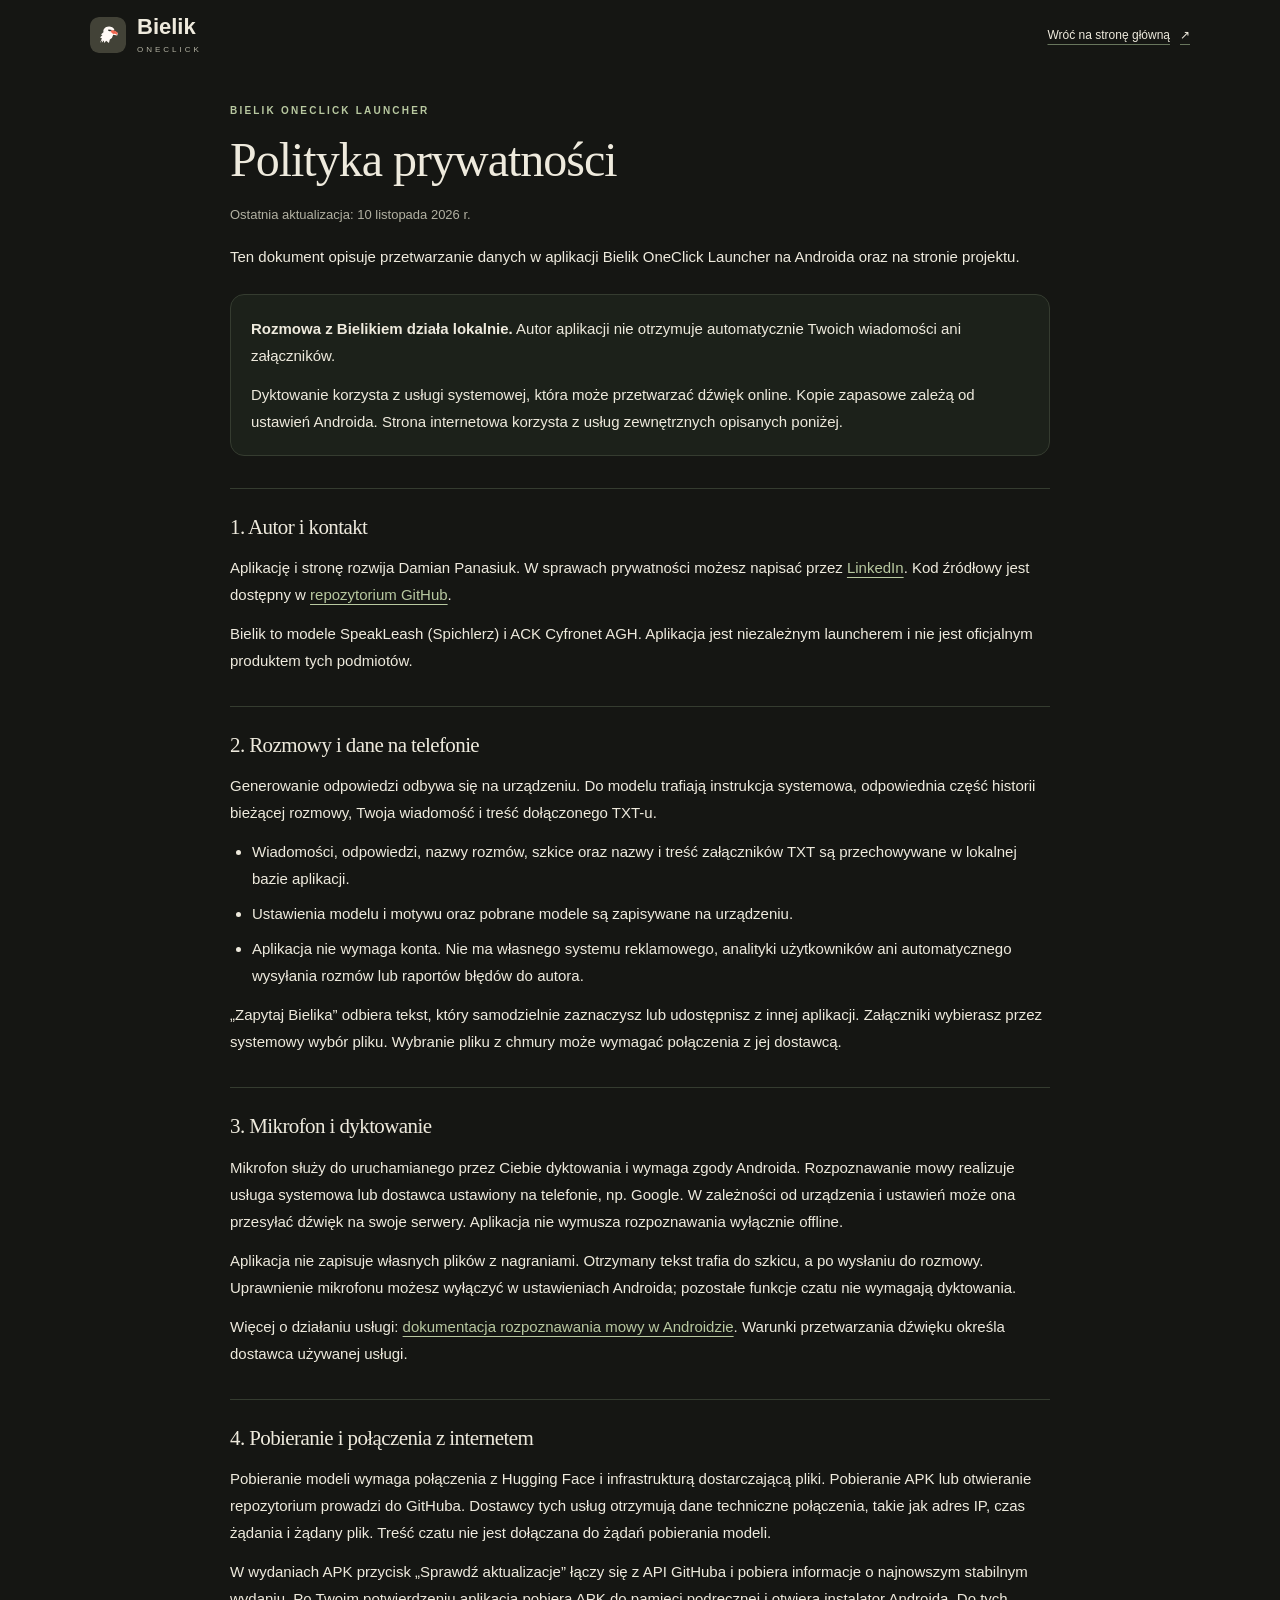
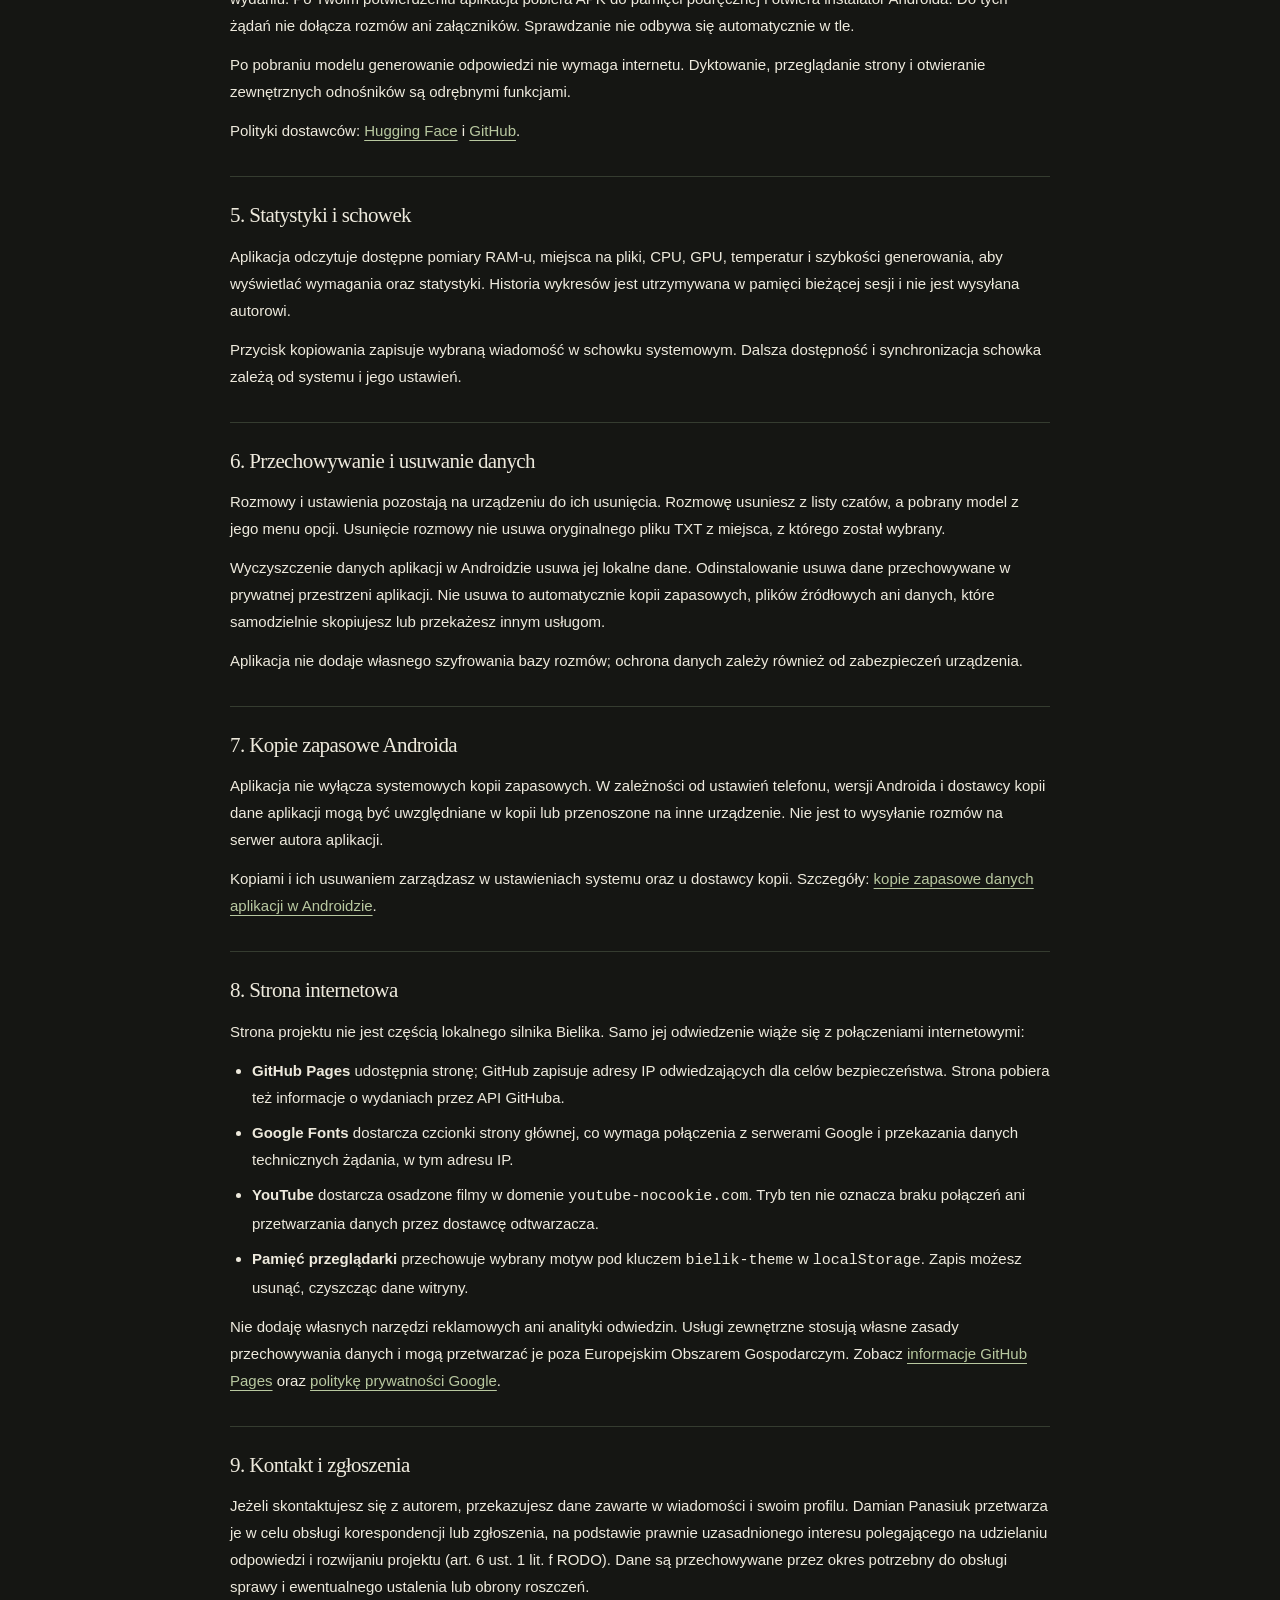
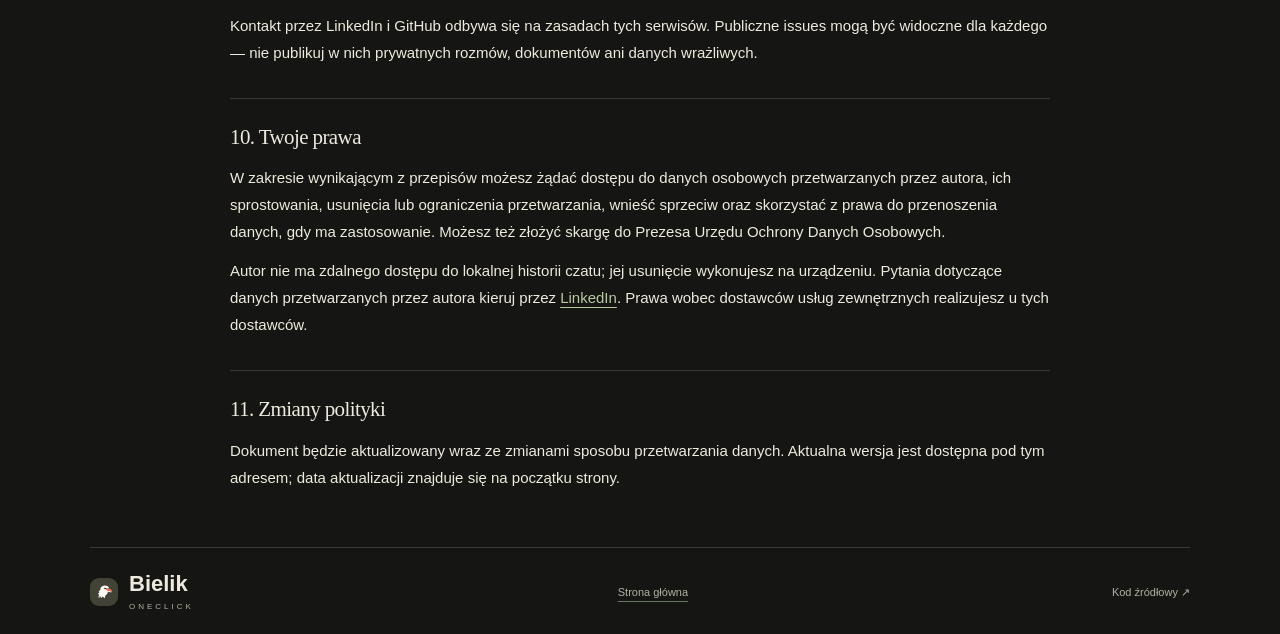
==== site/privacy.html @ b9c90429 "Add user-initiated update check and installation dialog" ====
<!doctype html>
<html lang="pl">
<head>
  <meta charset="utf-8">
  <meta name="viewport" content="width=device-width, initial-scale=1">
  <meta name="theme-color" content="#151613">
  <meta name="description" content="Polityka prywatności aplikacji Bielik OneClick Launcher i jej strony internetowej. Rozmowy lokalne, dyktowanie, pobieranie modeli i usuwanie danych.">
  <title>Polityka prywatności — Bielik OneClick</title>
  <link rel="canonical" href="https://ghrik.github.io/bielik_oneclick_launcher/privacy.html">
  <link rel="icon" type="image/svg+xml" href="assets/mark.svg">
  <script src="theme.js"></script>
  <link rel="stylesheet" href="styles.css?v=privacy-policy">
</head>
<body>
  <a class="skip-link" href="#main">Przejdź do treści</a>
  <header class="site-header wrap">
    <a class="brand" href="./" aria-label="Bielik OneClick — strona główna">
      <img src="assets/mark.svg" width="36" height="36" alt="">
      <span>Bielik<span class="brand-sub">ONECLICK</span></span>
    </a>
    <a class="text-link" href="./">Wróć na stronę główną <span aria-hidden="true">↗</span></a>
  </header>

  <main class="policy-page wrap" id="main">
    <p class="eyebrow">BIELIK ONECLICK LAUNCHER</p>
    <h1>Polityka prywatności</h1>
    <p class="policy-date">Ostatnia aktualizacja: <time datetime="2026-11-10">10 listopada 2026 r.</time></p>
    <p>Ten dokument opisuje przetwarzanie danych w aplikacji Bielik OneClick Launcher na Androida oraz na stronie projektu.</p>

    <aside class="policy-summary" aria-label="Najważniejsze informacje">
      <p><strong>Rozmowa z Bielikiem działa lokalnie.</strong> Autor aplikacji nie otrzymuje automatycznie Twoich wiadomości ani załączników.</p>
      <p>Dyktowanie korzysta z usługi systemowej, która może przetwarzać dźwięk online. Kopie zapasowe zależą od ustawień Androida. Strona internetowa korzysta z usług zewnętrznych opisanych poniżej.</p>
    </aside>

    <section aria-labelledby="autor">
      <h2 id="autor">1. Autor i kontakt</h2>
      <p>Aplikację i stronę rozwija Damian Panasiuk. W sprawach prywatności możesz napisać przez <a href="https://www.linkedin.com/in/panasiuk-damian/">LinkedIn</a>. Kod źródłowy jest dostępny w <a href="https://github.com/GHRik/bielik_oneclick_launcher">repozytorium GitHub</a>.</p>
      <p>Bielik to modele SpeakLeash (Spichlerz) i ACK Cyfronet AGH. Aplikacja jest niezależnym launcherem i nie jest oficjalnym produktem tych podmiotów.</p>
    </section>

    <section aria-labelledby="lokalne-dane">
      <h2 id="lokalne-dane">2. Rozmowy i dane na telefonie</h2>
      <p>Generowanie odpowiedzi odbywa się na urządzeniu. Do modelu trafiają instrukcja systemowa, odpowiednia część historii bieżącej rozmowy, Twoja wiadomość i treść dołączonego TXT-u.</p>
      <ul>
        <li>Wiadomości, odpowiedzi, nazwy rozmów, szkice oraz nazwy i treść załączników TXT są przechowywane w lokalnej bazie aplikacji.</li>
        <li>Ustawienia modelu i motywu oraz pobrane modele są zapisywane na urządzeniu.</li>
        <li>Aplikacja nie wymaga konta. Nie ma własnego systemu reklamowego, analityki użytkowników ani automatycznego wysyłania rozmów lub raportów błędów do autora.</li>
      </ul>
      <p>„Zapytaj Bielika” odbiera tekst, który samodzielnie zaznaczysz lub udostępnisz z innej aplikacji. Załączniki wybierasz przez systemowy wybór pliku. Wybranie pliku z chmury może wymagać połączenia z jej dostawcą.</p>
    </section>

    <section aria-labelledby="mikrofon">
      <h2 id="mikrofon">3. Mikrofon i dyktowanie</h2>
      <p>Mikrofon służy do uruchamianego przez Ciebie dyktowania i wymaga zgody Androida. Rozpoznawanie mowy realizuje usługa systemowa lub dostawca ustawiony na telefonie, np. Google. W zależności od urządzenia i ustawień może ona przesyłać dźwięk na swoje serwery. Aplikacja nie wymusza rozpoznawania wyłącznie offline.</p>
      <p>Aplikacja nie zapisuje własnych plików z nagraniami. Otrzymany tekst trafia do szkicu, a po wysłaniu do rozmowy. Uprawnienie mikrofonu możesz wyłączyć w ustawieniach Androida; pozostałe funkcje czatu nie wymagają dyktowania.</p>
      <p>Więcej o działaniu usługi: <a href="https://developer.android.com/reference/android/speech/SpeechRecognizer">dokumentacja rozpoznawania mowy w Androidzie</a>. Warunki przetwarzania dźwięku określa dostawca używanej usługi.</p>
    </section>

    <section aria-labelledby="polaczenia">
      <h2 id="polaczenia">4. Pobieranie i połączenia z internetem</h2>
      <p>Pobieranie modeli wymaga połączenia z Hugging Face i infrastrukturą dostarczającą pliki. Pobieranie APK lub otwieranie repozytorium prowadzi do GitHuba. Dostawcy tych usług otrzymują dane techniczne połączenia, takie jak adres IP, czas żądania i żądany plik. Treść czatu nie jest dołączana do żądań pobierania modeli.</p>
      <p>W wydaniach APK przycisk „Sprawdź aktualizacje” łączy się z API GitHuba i pobiera informacje o najnowszym stabilnym wydaniu. Po Twoim potwierdzeniu aplikacja pobiera APK do pamięci podręcznej i otwiera instalator Androida. Do tych żądań nie dołącza rozmów ani załączników. Sprawdzanie nie odbywa się automatycznie w tle.</p>
      <p>Po pobraniu modelu generowanie odpowiedzi nie wymaga internetu. Dyktowanie, przeglądanie strony i otwieranie zewnętrznych odnośników są odrębnymi funkcjami.</p>
      <p>Polityki dostawców: <a href="https://huggingface.co/privacy">Hugging Face</a> i <a href="https://docs.github.com/en/site-policy/privacy-policies/github-general-privacy-statement">GitHub</a>.</p>
    </section>

    <section aria-labelledby="statystyki">
      <h2 id="statystyki">5. Statystyki i schowek</h2>
      <p>Aplikacja odczytuje dostępne pomiary RAM-u, miejsca na pliki, CPU, GPU, temperatur i szybkości generowania, aby wyświetlać wymagania oraz statystyki. Historia wykresów jest utrzymywana w pamięci bieżącej sesji i nie jest wysyłana autorowi.</p>
      <p>Przycisk kopiowania zapisuje wybraną wiadomość w schowku systemowym. Dalsza dostępność i synchronizacja schowka zależą od systemu i jego ustawień.</p>
    </section>

    <section aria-labelledby="usuwanie">
      <h2 id="usuwanie">6. Przechowywanie i usuwanie danych</h2>
      <p>Rozmowy i ustawienia pozostają na urządzeniu do ich usunięcia. Rozmowę usuniesz z listy czatów, a pobrany model z jego menu opcji. Usunięcie rozmowy nie usuwa oryginalnego pliku TXT z miejsca, z którego został wybrany.</p>
      <p>Wyczyszczenie danych aplikacji w Androidzie usuwa jej lokalne dane. Odinstalowanie usuwa dane przechowywane w prywatnej przestrzeni aplikacji. Nie usuwa to automatycznie kopii zapasowych, plików źródłowych ani danych, które samodzielnie skopiujesz lub przekażesz innym usługom.</p>
      <p>Aplikacja nie dodaje własnego szyfrowania bazy rozmów; ochrona danych zależy również od zabezpieczeń urządzenia.</p>
    </section>

    <section aria-labelledby="kopie">
      <h2 id="kopie">7. Kopie zapasowe Androida</h2>
      <p>Aplikacja nie wyłącza systemowych kopii zapasowych. W zależności od ustawień telefonu, wersji Androida i dostawcy kopii dane aplikacji mogą być uwzględniane w kopii lub przenoszone na inne urządzenie. Nie jest to wysyłanie rozmów na serwer autora aplikacji.</p>
      <p>Kopiami i ich usuwaniem zarządzasz w ustawieniach systemu oraz u dostawcy kopii. Szczegóły: <a href="https://developer.android.com/identity/data/autobackup">kopie zapasowe danych aplikacji w Androidzie</a>.</p>
    </section>

    <section aria-labelledby="strona">
      <h2 id="strona">8. Strona internetowa</h2>
      <p>Strona projektu nie jest częścią lokalnego silnika Bielika. Samo jej odwiedzenie wiąże się z połączeniami internetowymi:</p>
      <ul>
        <li><strong>GitHub Pages</strong> udostępnia stronę; GitHub zapisuje adresy IP odwiedzających dla celów bezpieczeństwa. Strona pobiera też informacje o wydaniach przez API GitHuba.</li>
        <li><strong>Google Fonts</strong> dostarcza czcionki strony głównej, co wymaga połączenia z serwerami Google i przekazania danych technicznych żądania, w tym adresu IP.</li>
        <li><strong>YouTube</strong> dostarcza osadzone filmy w domenie <code>youtube-nocookie.com</code>. Tryb ten nie oznacza braku połączeń ani przetwarzania danych przez dostawcę odtwarzacza.</li>
        <li><strong>Pamięć przeglądarki</strong> przechowuje wybrany motyw pod kluczem <code>bielik-theme</code> w <code>localStorage</code>. Zapis możesz usunąć, czyszcząc dane witryny.</li>
      </ul>
      <p>Nie dodaję własnych narzędzi reklamowych ani analityki odwiedzin. Usługi zewnętrzne stosują własne zasady przechowywania danych i mogą przetwarzać je poza Europejskim Obszarem Gospodarczym. Zobacz <a href="https://docs.github.com/en/pages/getting-started-with-github-pages/what-is-github-pages#data-collection">informacje GitHub Pages</a> oraz <a href="https://policies.google.com/privacy?hl=pl">politykę prywatności Google</a>.</p>
    </section>

    <section aria-labelledby="kontakt-dane">
      <h2 id="kontakt-dane">9. Kontakt i zgłoszenia</h2>
      <p>Jeżeli skontaktujesz się z autorem, przekazujesz dane zawarte w wiadomości i swoim profilu. Damian Panasiuk przetwarza je w celu obsługi korespondencji lub zgłoszenia, na podstawie prawnie uzasadnionego interesu polegającego na udzielaniu odpowiedzi i rozwijaniu projektu (art. 6 ust. 1 lit. f RODO). Dane są przechowywane przez okres potrzebny do obsługi sprawy i ewentualnego ustalenia lub obrony roszczeń.</p>
      <p>Kontakt przez LinkedIn i GitHub odbywa się na zasadach tych serwisów. Publiczne issues mogą być widoczne dla każdego — nie publikuj w nich prywatnych rozmów, dokumentów ani danych wrażliwych.</p>
    </section>

    <section aria-labelledby="prawa">
      <h2 id="prawa">10. Twoje prawa</h2>
      <p>W zakresie wynikającym z przepisów możesz żądać dostępu do danych osobowych przetwarzanych przez autora, ich sprostowania, usunięcia lub ograniczenia przetwarzania, wnieść sprzeciw oraz skorzystać z prawa do przenoszenia danych, gdy ma zastosowanie. Możesz też złożyć skargę do Prezesa Urzędu Ochrony Danych Osobowych.</p>
      <p>Autor nie ma zdalnego dostępu do lokalnej historii czatu; jej usunięcie wykonujesz na urządzeniu. Pytania dotyczące danych przetwarzanych przez autora kieruj przez <a href="https://www.linkedin.com/in/panasiuk-damian/">LinkedIn</a>. Prawa wobec dostawców usług zewnętrznych realizujesz u tych dostawców.</p>
    </section>

    <section aria-labelledby="zmiany">
      <h2 id="zmiany">11. Zmiany polityki</h2>
      <p>Dokument będzie aktualizowany wraz ze zmianami sposobu przetwarzania danych. Aktualna wersja jest dostępna pod tym adresem; data aktualizacji znajduje się na początku strony.</p>
    </section>
  </main>

  <footer class="site-footer wrap">
    <a class="brand" href="./"><img src="assets/mark.svg" width="28" height="28" alt=""><span>Bielik<span class="brand-sub">ONECLICK</span></span></a>
    <a class="text-link" href="./">Strona główna</a>
    <a href="https://github.com/GHRik/bielik_oneclick_launcher">Kod źródłowy <span aria-hidden="true">↗</span></a>
  </footer>
</body>
</html>
---- site/styles.css ----
:root{color-scheme:dark;--paper:#151613;--ink:#eeeadd;--muted:#b2b1a2;--accent:#b8c8a0;--coral:#9eaf87;--line:#353c30;--soft:#293225;--surface:#1c211a;--button-ink:#181a14;--button-hover:#b8c8a0;--display-ink:#d7dfc8;--strong-line:#68765d;--dot:#a5b297}
:root[data-theme="light"]{color-scheme:light;--paper:#f5f2e9;--ink:#26291f;--muted:#555a49;--accent:#964811;--coral:#b85a14;--line:#d8d7c9;--soft:#ebe8db;--surface:#fffdf6;--button-ink:#fffdf6;--button-hover:#98430c;--display-ink:#695032;--strong-line:#767c67;--dot:#767c67}
:root[data-theme="contrast"]{color-scheme:dark;--paper:#000;--ink:#fff;--muted:#fff;--accent:#ffe066;--coral:#ffe066;--line:#fff;--soft:#151515;--surface:#000;--button-ink:#000;--button-hover:#fff;--display-ink:#ffe066;--strong-line:#fff;--dot:#fff}
*{box-sizing:border-box}
[hidden]{display:none!important}
.release-section{padding-block:36px;border-top:1px solid var(--line)}
.latest-release,.release-history{padding:24px;border:1px solid var(--line);border-radius:14px;background:var(--surface);min-width:0}
.latest-release h3{font-size:17px}
.release-body{overflow-wrap:anywhere;color:var(--muted);font-size:13px;line-height:1.75;margin-block:16px}
.release-body ul{margin:0;padding-inline-start:22px}
.release-body li+li{margin-top:10px}
.release-body>*+*{margin-top:14px}
.latest-release>a,.release-links>a{display:inline-block;min-height:44px;padding-block:10px;text-decoration:underline;text-underline-offset:4px;color:var(--accent)}
.release-history{margin-top:18px}
.release-history summary{cursor:pointer;min-height:44px;padding-block:10px;font-weight:600;overflow-wrap:anywhere}
.release-hint{color:var(--muted);font-size:12px;margin-block:12px}
.release-entry{border-top:1px solid var(--line);padding-block:8px}
.release-links{display:flex;gap:12px 24px;flex-wrap:wrap}
.release-history>p:last-child{margin-top:16px}
#release-more{margin-top:16px}
.ask-flow{padding-block:40px;border-top:1px solid var(--line)}
.ask-flow .eyebrow{margin-bottom:12px}
.ask-flow-steps{display:grid;grid-template-columns:repeat(3,minmax(0,1fr));gap:24px;padding:24px;border:1px solid var(--line);border-radius:14px;background:var(--surface)}
.ask-flow-steps figure{min-width:0}
.ask-flow-steps figcaption{font-size:13px;font-weight:600;min-height:52px}
.ask-flow-steps figcaption span{color:var(--accent);margin-right:8px;font-variant-numeric:tabular-nums}
.ask-flow-steps img{width:100%;border:3px solid var(--line);border-radius:18px}
.ask-flow .capture-note{margin-top:16px}
.annotated-screen{position:relative;display:block;width:300px;max-width:100%}
.annotated-screen .phone-screen{width:100%}
.ask-flow-steps .annotated-screen{width:100%}
.screen-annotation{position:absolute;inset:0;width:100%;height:100%;pointer-events:none}
.screen-annotation ellipse{fill:none;stroke:#ff4b4b;stroke-width:14;filter:drop-shadow(0 1px 2px #0008)}
@media(max-width:760px){.ask-flow-steps{display:flex;gap:18px;overflow-x:auto;scroll-snap-type:x mandatory;padding:18px}.ask-flow-steps figure{flex:0 0 82%;scroll-snap-align:center}.ask-flow-steps figcaption{min-height:44px}.ask-flow-steps img{border-radius:14px}}
html{scroll-behavior:smooth;scroll-padding-top:24px}
body{margin:0;background:var(--paper);color:var(--ink);font-family:"Plus Jakarta Sans","Segoe UI",Arial,sans-serif;font-size:14px;line-height:1.7;-webkit-font-smoothing:antialiased}
a{color:inherit;text-decoration:none}
a:hover{color:var(--accent)}
a:focus-visible,button:focus-visible,select:focus-visible{outline:2px solid var(--accent);outline-offset:5px}
button{font:inherit;cursor:pointer;color:inherit}
img{display:block;max-width:100%;height:auto}
h1,h2,h3,p,figure{margin:0}
.wrap{width:min(1100px,calc(100% - 64px));margin-inline:auto}
.skip-link{position:fixed;top:8px;left:8px;transform:translateY(-200%);background:var(--surface);padding:12px;z-index:10}
.skip-link:focus{transform:none}
.site-header{display:flex;justify-content:space-between;align-items:center;gap:24px;padding-block:16px;flex-wrap:wrap}
.site-header nav{margin-left:auto}
.theme-picker{display:flex;align-items:center;gap:6px;margin-left:auto}
.theme-button{display:grid;place-items:center;width:44px;height:44px;padding:0;border:1px solid var(--strong-line);border-radius:50%;background:var(--surface);color:var(--muted)}
.theme-button:hover{color:var(--ink);border-color:var(--accent)}
.theme-button[aria-pressed="true"]{color:var(--accent);border:2px solid var(--accent);background:var(--soft)}
:root[data-theme="contrast"] .theme-button[aria-pressed="true"]{background:var(--accent);color:#000}

.brand{display:inline-flex;align-items:center;gap:11px;font-size:22px;font-weight:700;line-height:1}
.brand img{border-radius:9px}
.brand-sub{display:block;font-size:8px;letter-spacing:3px;margin-top:8px;color:var(--muted);font-weight:500}
nav{display:flex;gap:28px;align-items:center;font-size:12px}
.button{display:inline-flex;align-items:center;justify-content:center;gap:16px;min-height:48px;padding:13px 23px;background:var(--coral);color:var(--button-ink);border:1px solid transparent;border-radius:7px;font-size:13px;font-weight:700;transition:background .18s,transform .18s}
.button:hover{background:var(--button-hover);color:var(--button-ink);transform:translateY(-2px)}
.button-outline{background:transparent;color:var(--ink);border-color:var(--strong-line)}
.button-outline:hover{background:var(--soft);color:var(--ink)}
.button-small{min-height:40px;padding:9px 17px;font-size:12px}
.text-link{display:inline-flex;align-items:center;gap:10px;font-size:12px;font-weight:500;text-decoration:underline;text-decoration-color:var(--strong-line);text-underline-offset:5px}
.eyebrow{font-size:10px;font-weight:600;letter-spacing:2.2px;color:var(--accent)}
.attribution{border-top:1px solid var(--line);padding-block:10px;font-size:10px;color:var(--muted);line-height:1.8}
.attribution a{text-decoration:underline;text-underline-offset:3px}
.attribution-bottom{padding-block:20px 30px}
.attribution-bottom p+p{margin-top:9px}
.intro{position:relative;text-align:center;padding-block:24px 16px;isolation:isolate}
.intro::before{content:"";position:absolute;z-index:-1;inset:0;pointer-events:none;background:center/contain no-repeat url("data:image/svg+xml,%3Csvg xmlns='http://www.w3.org/2000/svg' width='1200' height='850' viewBox='0 0 1200 850'%3E%3Cg fill='none' stroke='%237f8664' stroke-opacity='.14' stroke-width='1'%3E%3Cpath d='M1190 60Q780 90 640 650M1160 100Q790 120 640 650M1120 145Q800 165 640 650M1080 195Q800 205 640 650M1040 245Q800 245 640 650M990 295Q780 290 640 650M940 350Q760 340 640 650M880 410Q740 395 640 650'/%3E%3C/g%3E%3C/svg%3E")}
.intro-copy{max-width:730px;margin-inline:auto;animation:air-in .7s ease-out both}
h1{font-family:"Fraunces",Georgia,serif;font-weight:500;font-size:clamp(42px,5vw,64px);letter-spacing:-2px;line-height:1.02;margin-block:14px 18px}
h1 em{color:var(--display-ink);font-weight:500}
.hero-name,.hero-detail,.hero-tagline{display:block}
.hero-name{font-size:1.1em}
.hero-detail{font-size:.76em;letter-spacing:-1px;margin-top:8px}
.hero-tagline{font-size:.64em;letter-spacing:-.6px;margin-top:6px}
.intro-copy>p:not(.eyebrow){max-width:620px;margin-inline:auto;color:var(--muted);font-size:14px;line-height:1.7}
.intro-copy>p+p{margin-top:8px}
.hero-benefits{display:grid;gap:10px;list-style:none;margin:18px 0 0;padding:0}
.hero-benefits li{display:grid;gap:1px}
.hero-benefits strong{font-size:14px;font-weight:700}
.hero-benefits span{font-size:12px;color:var(--muted)}
.hero-demo{margin-top:14px}
.intro-copy>p.hero-offline-note{font-size:10px;margin-top:12px}
.hero-actions{display:flex;justify-content:center;gap:14px;flex-wrap:wrap;align-items:center;margin-top:18px}
@media(max-width:760px){.hero-actions{gap:8px}.hero-actions .button{font-size:11px;padding:11px 12px;gap:7px;min-height:44px}}
.setup-visual{position:relative;width:min(720px,100%);height:440px;margin:18px auto 0}
.offline-panel{position:absolute;left:20px;top:100px;width:270px;max-width:60%;display:flex;flex-direction:column;align-items:flex-start;gap:8px;padding:28px 24px;text-align:left;background:var(--surface);border:1px solid var(--strong-line);border-radius:18px;transform:rotate(-5deg)}
.offline-panel svg{color:var(--accent);margin-bottom:10px;max-width:100%;height:auto}
.offline-panel .wifi-slash{stroke:var(--coral);stroke-width:5}
.offline-panel strong{font-size:18px;font-weight:600;line-height:1.4}
.offline-panel span{font-size:12px;color:var(--muted)}
.setup-phone{position:absolute;right:100px;top:10px;width:195px;transform:rotate(4deg);padding:5px;background:#3a3d31;border:1px solid #696b59;border-radius:28px;box-shadow:0 28px 60px #0006;overflow:hidden}
.setup-phone img,.setup-phone video{display:block;width:100%;height:auto;border-radius:22px}
.setup-phone video{cursor:pointer}
.setup-phone video:focus-visible{outline:3px solid var(--accent);outline-offset:-4px}
.slides.slider-ready{position:relative;display:flex;align-items:stretch;overflow-x:auto;overflow-y:hidden;scroll-snap-type:x mandatory;overscroll-behavior-x:contain;scrollbar-width:none}
.slides.slider-ready::-webkit-scrollbar{display:none}
.slider-ready .feature-slide{flex:0 0 100%;min-width:0;scroll-snap-align:start;scroll-snap-stop:always}
.features{padding-block:40px 46px;border-top:1px solid var(--line)}
.section-heading{margin-bottom:26px}
h2{font-family:"Fraunces",Georgia,serif;font-weight:500;font-size:34px;letter-spacing:-.6px;line-height:1.25}
.section-heading p{color:var(--muted);font-size:12px;margin-top:9px}
.feature-slide{display:grid;grid-template-columns:minmax(0,1fr) minmax(0,1.2fr);align-items:center;gap:44px;min-height:0;padding:34px 36px;border:1px solid var(--line);border-radius:14px;background:var(--surface)}
.feature-slide figure{display:flex;justify-content:center}
.phone-screen{width:300px;border:5px solid #45483b;border-radius:24px;background:#fff}
.slide-copy h3{font-family:"Fraunces",Georgia,serif;font-weight:500;font-size:clamp(27px,3vw,37px);letter-spacing:-.6px;line-height:1.15;margin-block:15px 20px}
.slide-copy>p:not(.eyebrow){font-size:13px;line-height:1.9;color:var(--muted);margin-top:14px}
.slide-copy>p.fine-print{font-size:10px;margin-block:12px}
.slide-copy code{overflow-wrap:anywhere}
.model-options{list-style:none;padding:0;margin:20px 0}
.model-options li+li{margin-top:14px}
.model-options strong{display:block;font-size:13px;font-weight:600}
.model-options span{display:block;color:var(--muted);font:11px/1.8 ui-monospace,Consolas,monospace;margin-top:4px}
.carousel-controls{display:flex;flex-direction:column;align-items:center;gap:12px;margin-top:24px}
.carousel-navigation{display:flex;align-items:center;gap:14px}
.carousel-arrow,.carousel-pause{display:grid;place-items:center;width:48px;height:48px;min-width:48px;min-height:48px;padding:12px;background:var(--surface);border:1px solid var(--strong-line);border-radius:50%}
.carousel-arrow:hover,.carousel-pause:hover{border-color:var(--accent);color:var(--accent)}
.carousel-pause span{display:grid;place-items:center}
.carousel-pause .icon-play{display:none}
.carousel-pause[data-paused="true"] .icon-pause{display:none}
.carousel-pause[data-paused="true"] .icon-play{display:grid}
.carousel-dots{display:flex;align-items:center;justify-content:center;flex-wrap:wrap;gap:4px;max-width:100%}
.carousel-dots button{display:grid;place-items:center;width:44px;height:44px;min-width:44px;min-height:44px;padding:0;border:0;background:transparent}
.carousel-dots span{display:block;width:8px;height:8px;border-radius:50%;background:var(--dot)}
.carousel-dots [aria-current="true"] span{background:var(--coral);box-shadow:0 0 0 4px color-mix(in srgb,var(--coral) 15%,transparent)}
.sr-only{position:absolute;width:1px;height:1px;padding:0;margin:-1px;overflow:hidden;clip-path:inset(50%);white-space:nowrap}
.roadmap{border-top:1px solid var(--line);padding-block:36px}
.roadmap p{max-width:700px;margin-top:14px;color:var(--muted);font-size:13px}
.roadmap-statuses{list-style:none;display:grid;grid-template-columns:repeat(4,minmax(0,1fr));gap:24px;margin:30px 0 0;padding:0}
.roadmap-statuses li{display:flex;flex-direction:column;align-items:center;gap:12px;padding:16px 8px;text-align:center}
.roadmap-statuses li>svg{color:var(--accent)}
.roadmap-statuses strong{font-size:16px;font-weight:600}
.roadmap-state{display:flex;align-items:center;justify-content:center;gap:5px;color:var(--muted);font-size:12px}
.roadmap-state svg{color:var(--accent)}
.slide-copy>.text-link{margin-top:20px}
@media(max-width:600px){.roadmap-statuses{grid-template-columns:repeat(2,minmax(0,1fr));gap:14px}}
.demo-section{display:flex;flex-direction:column;align-items:center;text-align:center;padding-block:50px}
.demo-section h2{margin-block:14px 28px}
.demo-section h2 span{color:var(--accent)}
.demo-grid{display:grid;grid-template-columns:repeat(2,minmax(0,1fr));gap:32px;width:min(840px,100%)}
.demo-video{min-width:0}
.demo-video h3{font-size:16px;font-weight:600;line-height:1.5;margin-bottom:18px}
@media(max-width:700px){.demo-grid{grid-template-columns:minmax(0,1fr);gap:40px}}
.demo-frame{width:min(400px,100%);padding:clamp(16px,3vw,24px);margin:0 auto 24px;align-self:center;background:var(--surface);border:1px solid var(--line);border-radius:22px}
.demo-player{width:100%;aspect-ratio:9/16;overflow:hidden;background:var(--paper);border-radius:12px}
.demo-player iframe{display:block;width:100%;height:100%;border:0}
.download-section{text-align:center;padding-block:44px 64px;border-top:1px solid var(--line)}
.download-section h2{margin-block:14px 26px}
.download-steps{list-style:none;display:grid;grid-template-columns:repeat(3,minmax(0,1fr));gap:0;max-width:660px;margin:0 auto 30px;padding:0;font-size:12px}
.download-steps li{position:relative;display:flex;flex-direction:column;align-items:center;gap:12px;padding-inline:8px}
.download-steps li::before{content:"";position:absolute;top:19px;left:0;right:0;height:1px;background:var(--strong-line)}
.download-steps li:first-child::before{left:50%}
.download-steps li:last-child::before{right:50%}
.download-steps span{position:relative;display:grid;place-items:center;width:40px;height:40px;border:1px solid var(--strong-line);border-radius:50%;color:var(--accent);background:var(--paper);font:12px ui-monospace,Consolas,monospace}
.download-actions{display:flex;justify-content:center;align-items:center;flex-wrap:wrap;gap:16px}
.release-info{font:11px/1.8 ui-monospace,Consolas,monospace;color:var(--muted);margin-top:18px;overflow-wrap:anywhere}
.release-info a{text-decoration:underline}
.download-note,.capture-note{font-size:10px;color:var(--muted);margin-top:16px;line-height:1.9}
.author-section,.contribute-section{border-top:1px solid var(--line);padding-block:36px}
.author-section p,.contribute-section p{max-width:650px;margin-top:16px;color:var(--muted);font-size:13px}
.author-section strong{color:var(--ink);font-weight:600}
.author-section .text-link{font-size:inherit}
.contribution-links{display:flex;flex-wrap:wrap;gap:16px 24px;margin-top:18px}
.contribute-section code{overflow-wrap:anywhere}
.site-footer{display:flex;align-items:center;justify-content:space-between;flex-wrap:wrap;gap:20px;border-top:1px solid var(--line);padding-block:25px}
.site-footer p,.site-footer>a:not(.brand){font-size:11px;color:var(--muted)}
.policy-page{max-width:820px;padding-block:32px 56px;font-size:15px;line-height:1.8;overflow-wrap:anywhere}
.policy-page h1{font-size:clamp(32px,6vw,48px);letter-spacing:-1px;line-height:1.15;margin-block:12px 16px}
.policy-page h2{font-size:21px;line-height:1.4;margin-bottom:12px}
.policy-page section{margin-top:32px;padding-top:24px;border-top:1px solid var(--line)}
.policy-page p+p,.policy-page ul+p{margin-top:12px}
.policy-page a{color:var(--accent);text-decoration:underline;text-underline-offset:4px}
.policy-page ul{padding-left:22px;margin-block:12px}
.policy-page li+li{margin-top:8px}
.policy-page .policy-date{color:var(--muted);font-size:13px;margin-bottom:16px}
.policy-summary{padding:20px;margin-top:24px;border:1px solid var(--line);border-radius:14px;background:var(--surface)}
@keyframes air-in{from{opacity:0;transform:translateY(10px)}to{opacity:1;transform:translateY(0)}}
@media(max-width:760px){.wrap{width:calc(100% - 40px)}.site-header{gap:12px}.brand{font-size:20px}.brand img{width:30px;height:30px}nav{gap:12px}.nav-link:not(.nav-demo){display:none}.nav-demo{display:inline-flex;align-items:center;min-height:44px}.intro{padding-top:16px}.intro::before{inset:0;opacity:.7}.intro-copy>p:not(.eyebrow){font-size:13px}h1{font-size:42px;letter-spacing:-1px}.setup-visual{height:360px;max-width:460px}.setup-phone{width:155px;right:25px;top:10px}.offline-panel{left:0;top:75px;width:220px;max-width:60%;padding:22px 18px}.offline-panel strong{font-size:16px}.feature-slide{grid-template-columns:minmax(0,1fr);grid-template-rows:auto 1fr;align-items:start;gap:26px;padding:25px;min-height:0}.phone-screen{width:260px}.slide-copy h3{font-size:30px}.download-steps{font-size:10px}}
@media(max-width:360px){.wrap{width:calc(100% - 32px)}.brand{font-size:18px}nav{gap:8px}.button-small{padding-inline:10px}h1{font-size:38px}.setup-phone{width:145px;right:20px}.setup-visual{height:340px}}
@media(min-width:900px){.intro{display:grid;grid-template-columns:minmax(0,1.1fr) minmax(0,1fr);align-items:center;gap:28px}.intro-copy{max-width:540px}.setup-visual{margin:0;max-width:460px;height:460px}.setup-phone{width:200px;right:26px;top:10px}.offline-panel{left:0;top:110px;width:250px;max-width:60%}}
@media(prefers-reduced-motion:reduce){html{scroll-behavior:auto}.intro-copy{animation:none}.button{transition:none}.button:hover{transform:none}}

:root[data-theme="contrast"] .intro::before{display:none}
:root[data-theme="contrast"] .offline-panel{border:2px solid var(--line)}
:root[data-theme="contrast"] .feature-slide,:root[data-theme="contrast"] .demo-frame,:root[data-theme="contrast"] .carousel-arrow,:root[data-theme="contrast"] .carousel-pause,:root[data-theme="contrast"] .theme-button{border-width:2px}
:root[data-theme="contrast"] .button{border-color:var(--coral)}
:root[data-theme="contrast"] a:not(.button){text-decoration:underline;text-underline-offset:4px}
:root[data-theme="contrast"] .intro-copy{animation:none}
@media(max-width:760px){.theme-picker{justify-content:flex-end;flex-basis:100%}}
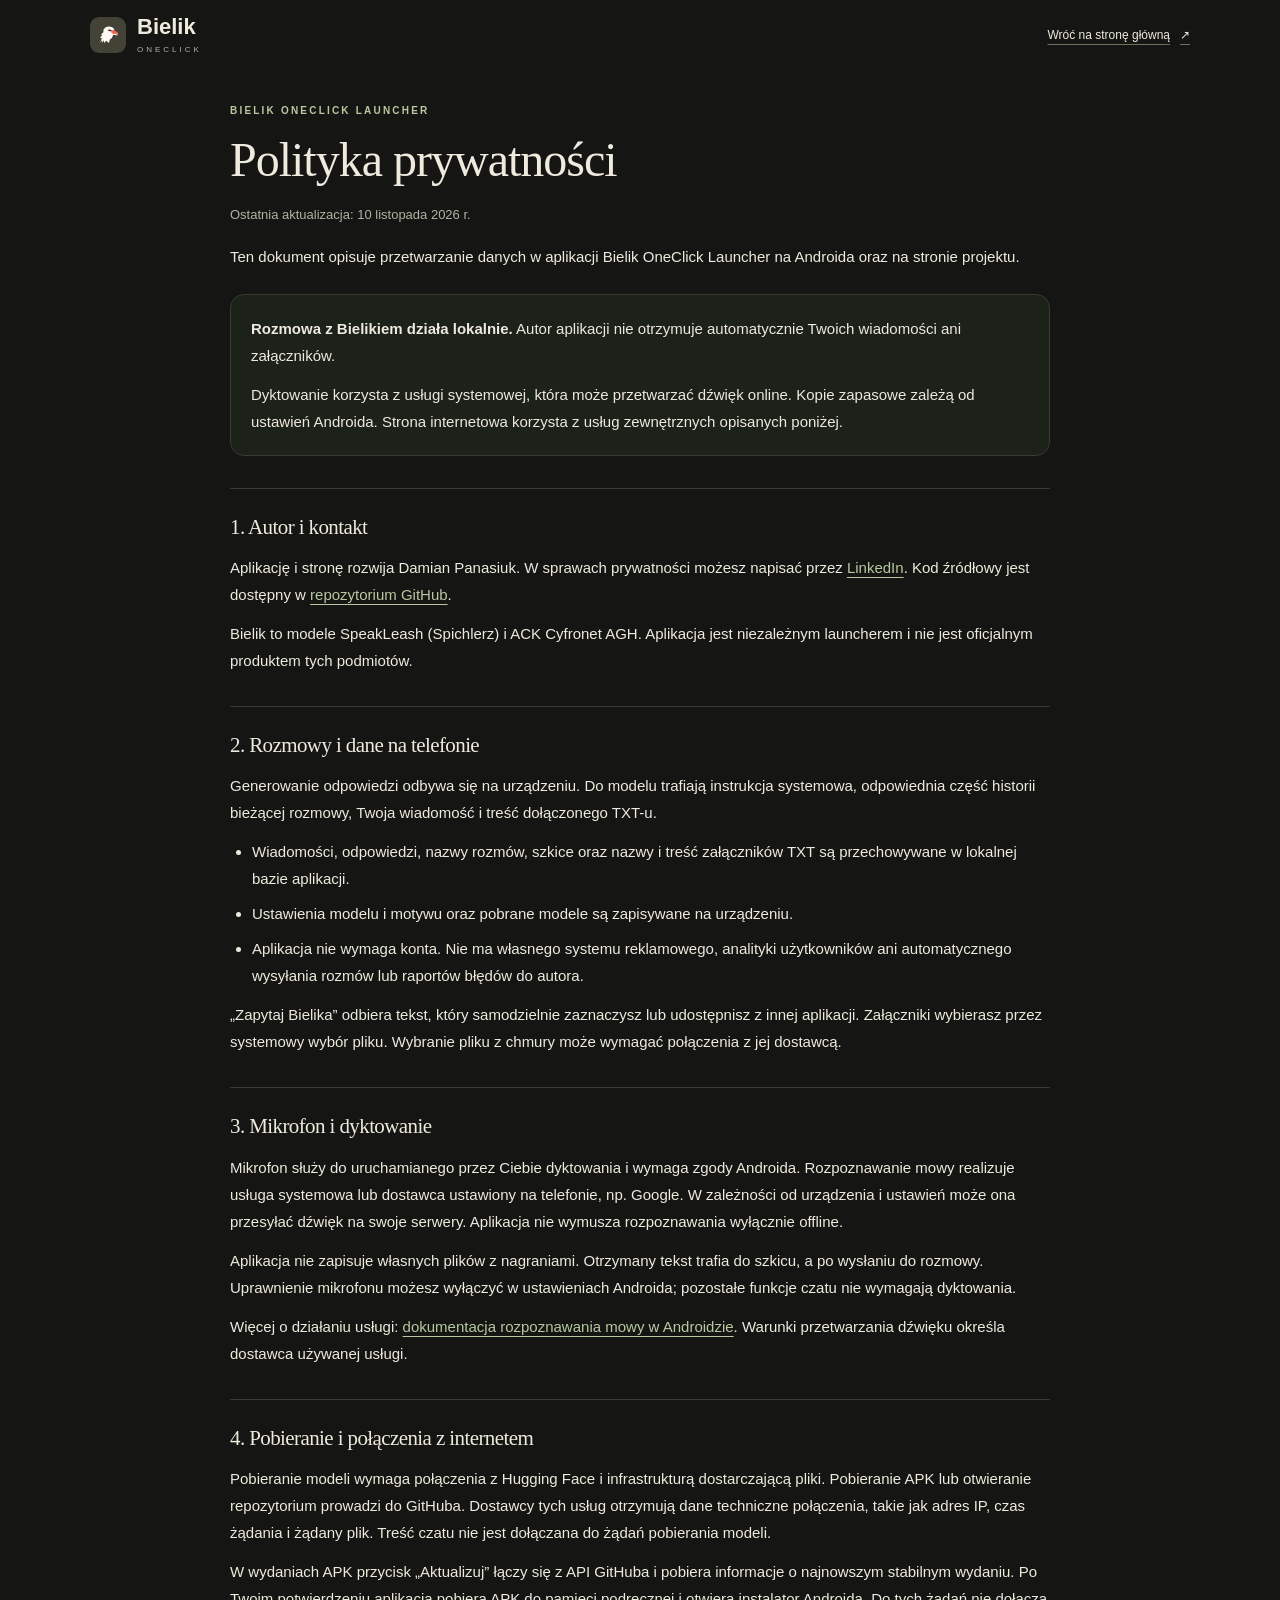
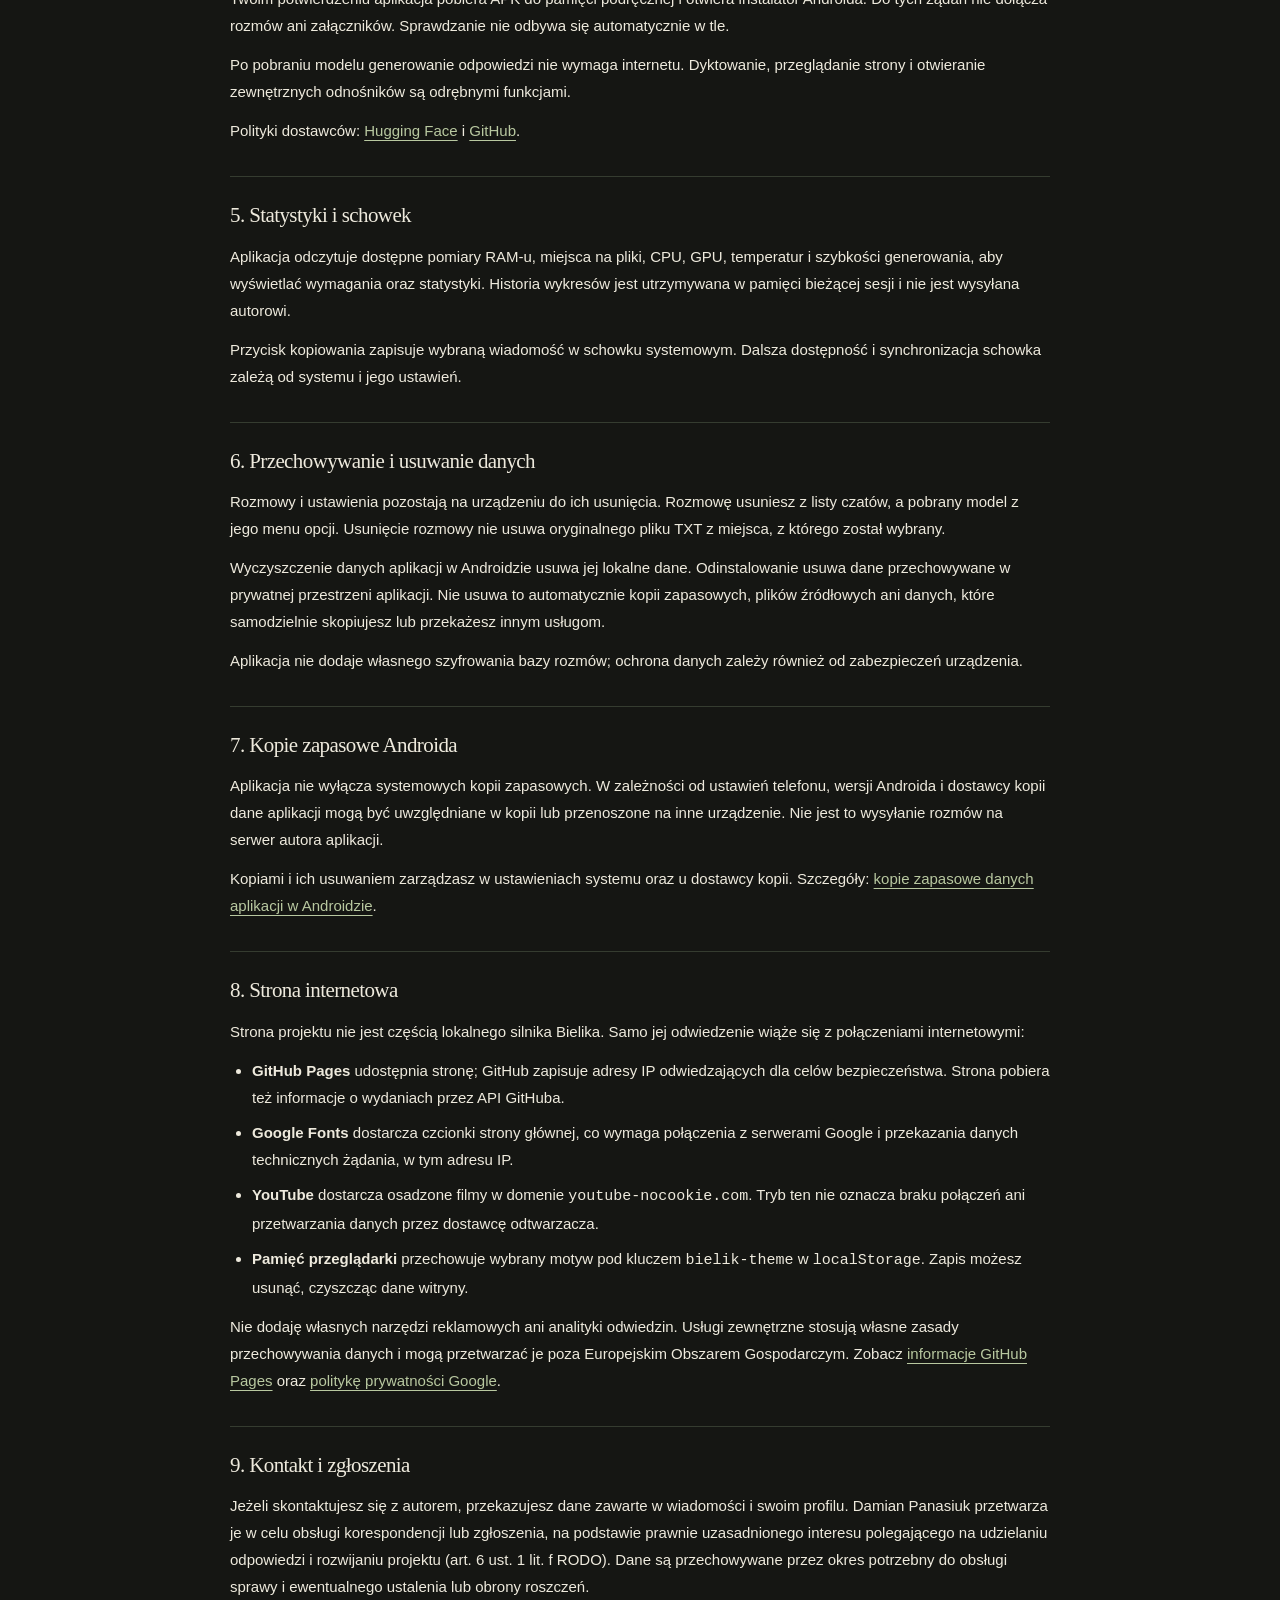
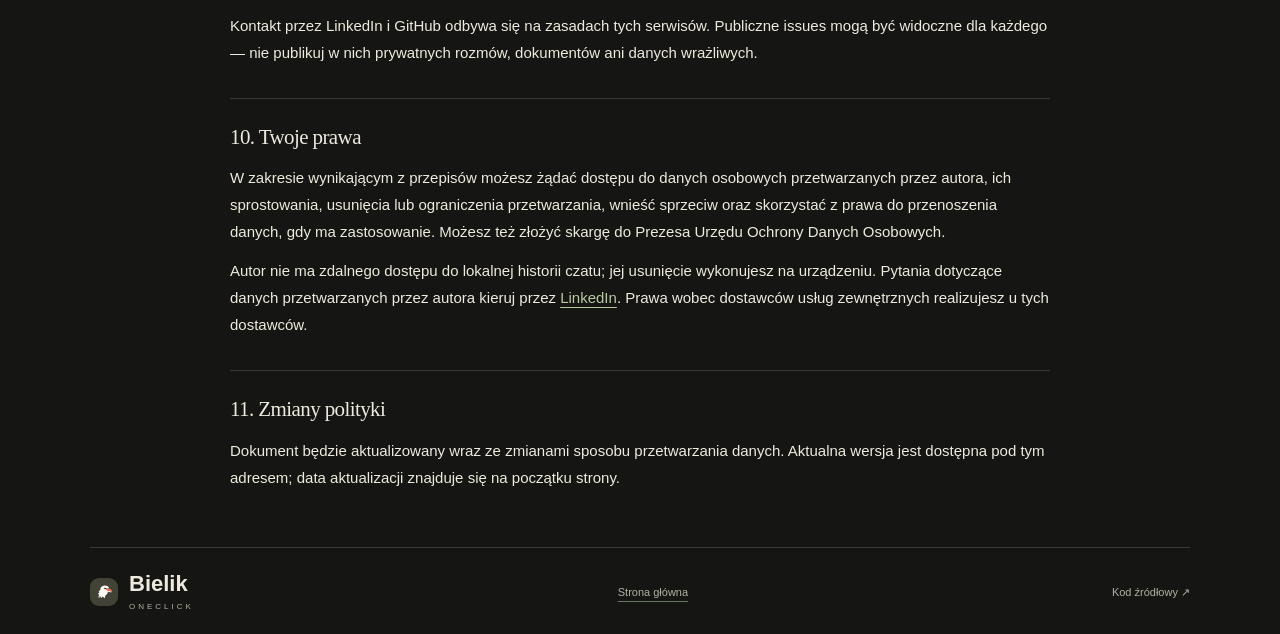
==== commit 1a0dd77c: "Align compact update button below installed version" ====
--- a/site/privacy.html
+++ b/site/privacy.html
@@ -59,7 +59,7 @@
     <section aria-labelledby="polaczenia">
       <h2 id="polaczenia">4. Pobieranie i połączenia z internetem</h2>
       <p>Pobieranie modeli wymaga połączenia z Hugging Face i infrastrukturą dostarczającą pliki. Pobieranie APK lub otwieranie repozytorium prowadzi do GitHuba. Dostawcy tych usług otrzymują dane techniczne połączenia, takie jak adres IP, czas żądania i żądany plik. Treść czatu nie jest dołączana do żądań pobierania modeli.</p>
-      <p>W wydaniach APK przycisk „Sprawdź aktualizacje” łączy się z API GitHuba i pobiera informacje o najnowszym stabilnym wydaniu. Po Twoim potwierdzeniu aplikacja pobiera APK do pamięci podręcznej i otwiera instalator Androida. Do tych żądań nie dołącza rozmów ani załączników. Sprawdzanie nie odbywa się automatycznie w tle.</p>
+      <p>W wydaniach APK przycisk „Aktualizuj” łączy się z API GitHuba i pobiera informacje o najnowszym stabilnym wydaniu. Po Twoim potwierdzeniu aplikacja pobiera APK do pamięci podręcznej i otwiera instalator Androida. Do tych żądań nie dołącza rozmów ani załączników. Sprawdzanie nie odbywa się automatycznie w tle.</p>
       <p>Po pobraniu modelu generowanie odpowiedzi nie wymaga internetu. Dyktowanie, przeglądanie strony i otwieranie zewnętrznych odnośników są odrębnymi funkcjami.</p>
       <p>Polityki dostawców: <a href="https://huggingface.co/privacy">Hugging Face</a> i <a href="https://docs.github.com/en/site-policy/privacy-policies/github-general-privacy-statement">GitHub</a>.</p>
     </section>
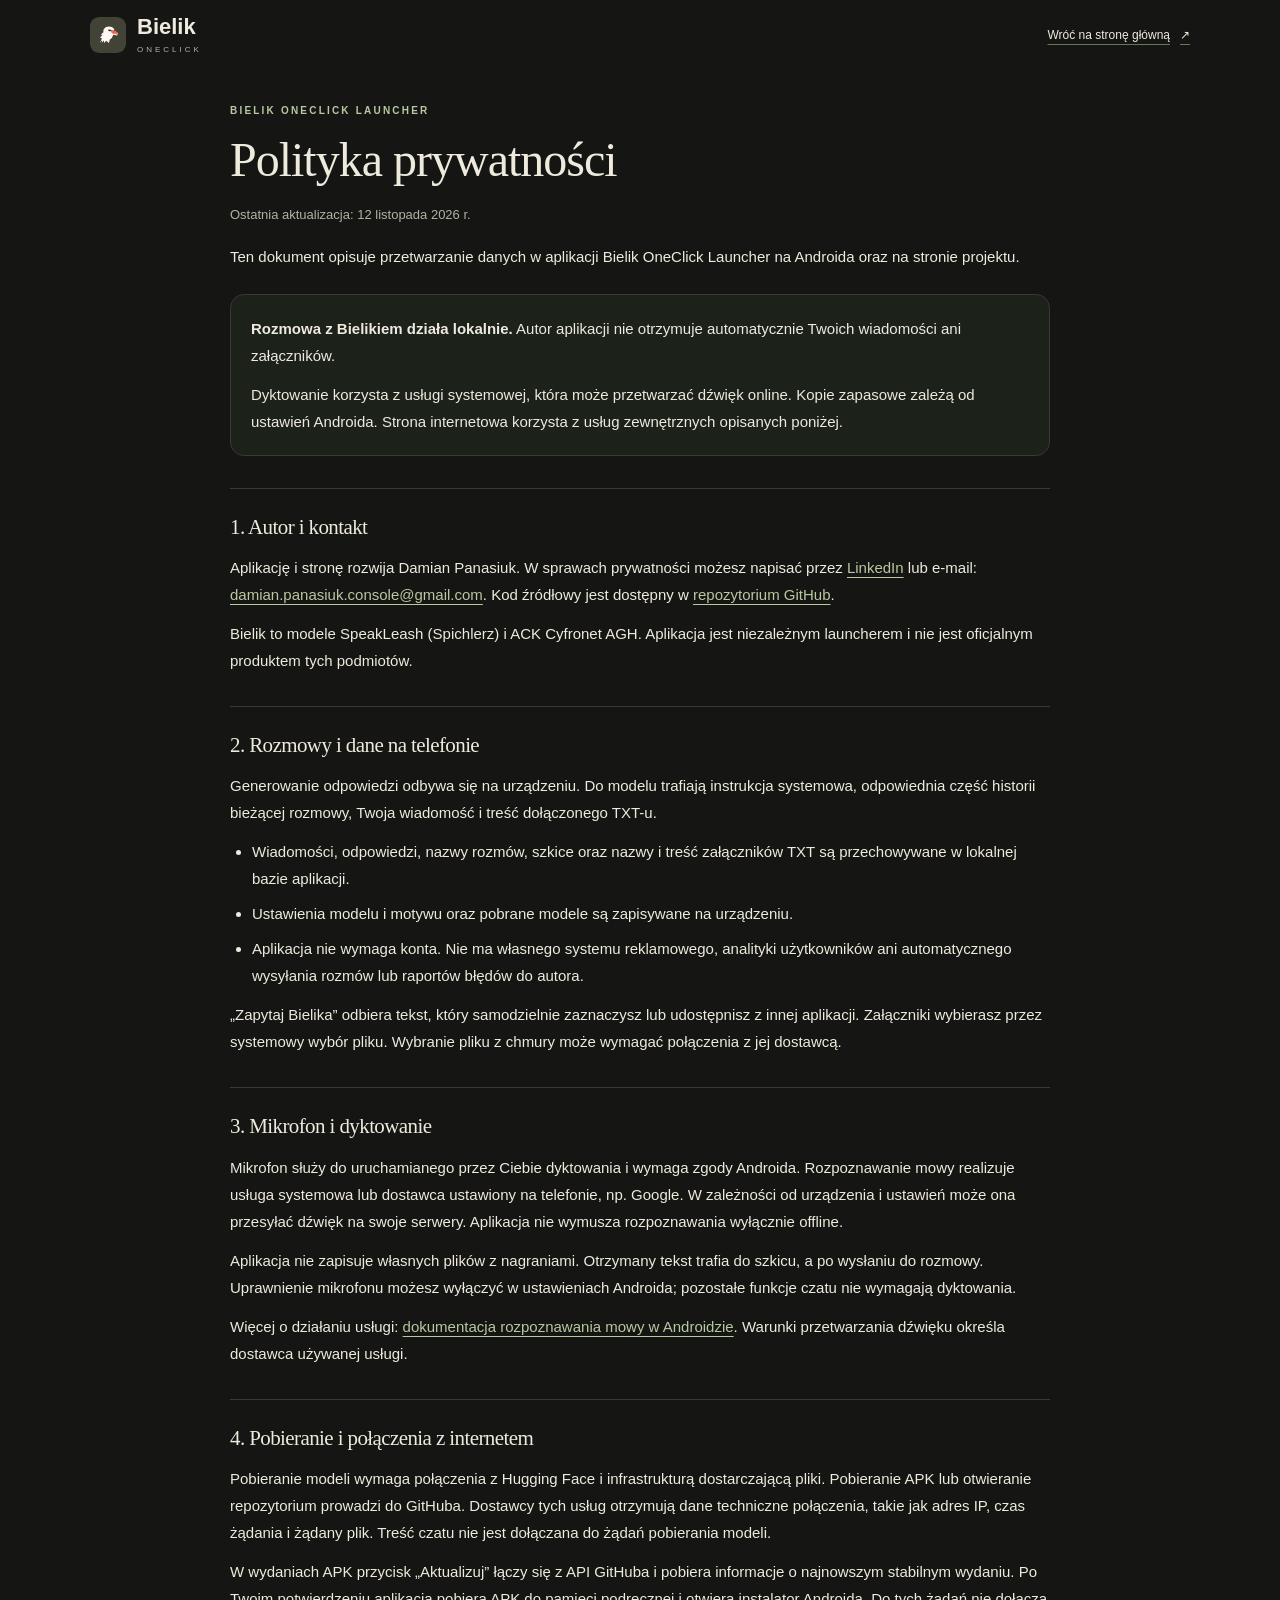
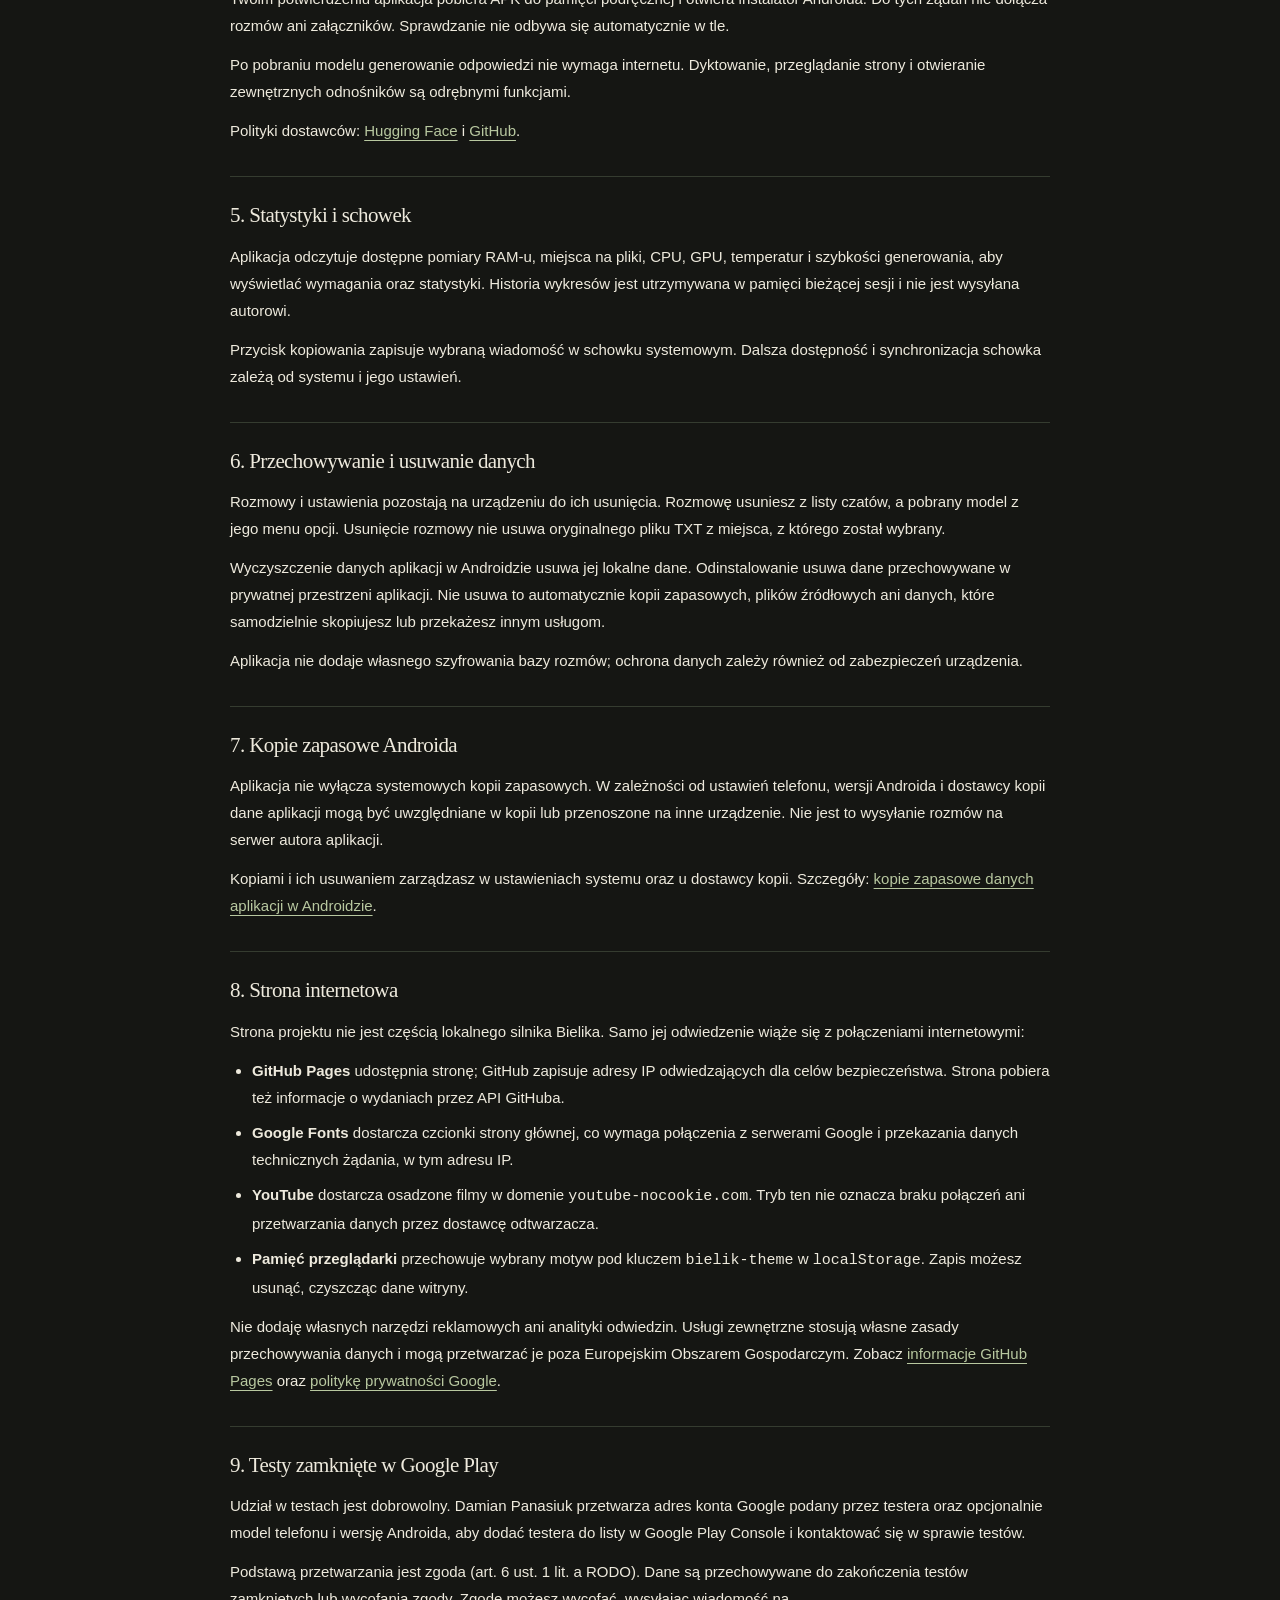
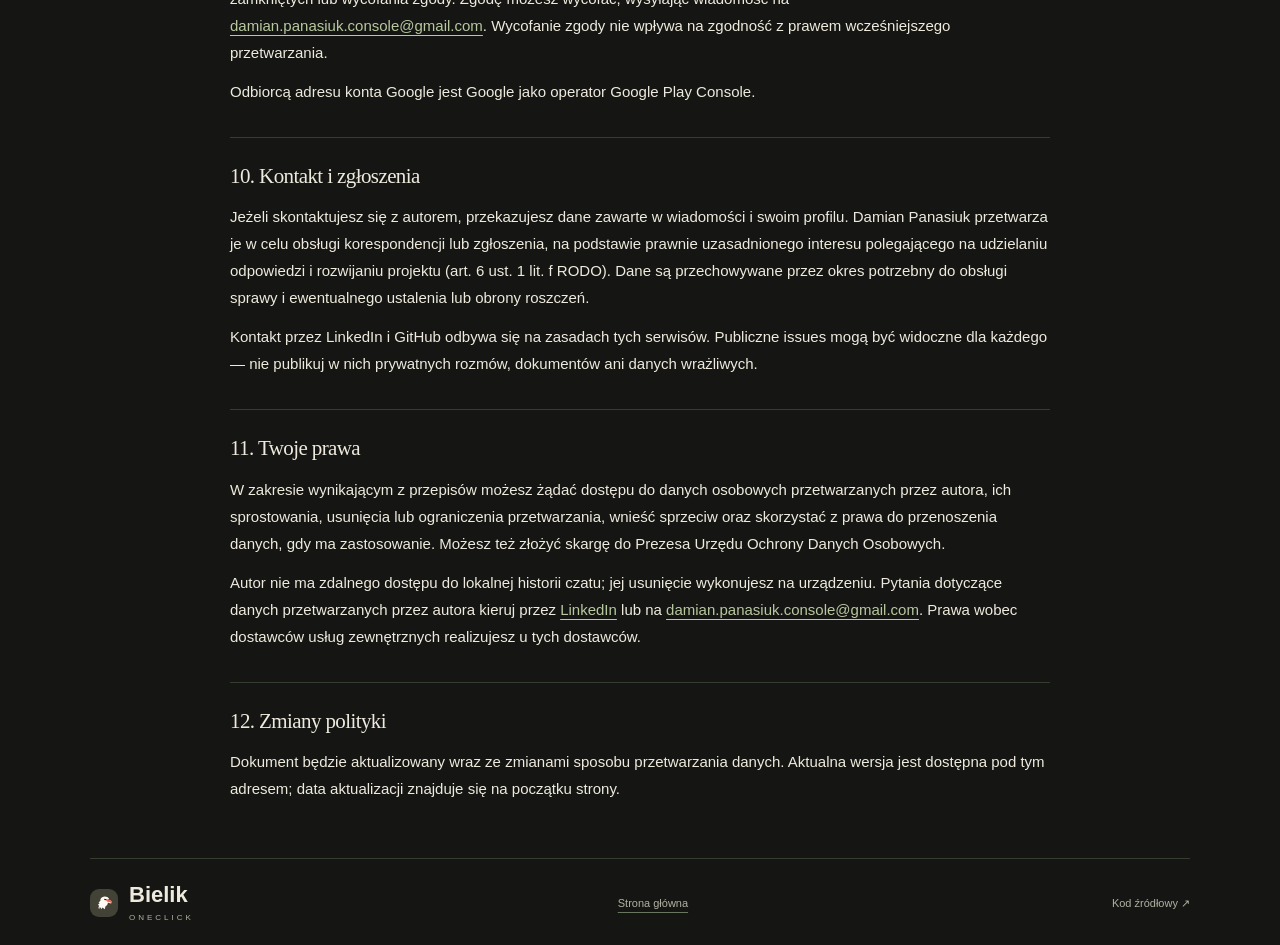
==== commit 84bb3108: "docs: clarify release checks and invite Google Play closed testers" ====
--- a/site/privacy.html
+++ b/site/privacy.html
@@ -24,7 +24,7 @@
   <main class="policy-page wrap" id="main">
     <p class="eyebrow">BIELIK ONECLICK LAUNCHER</p>
     <h1>Polityka prywatności</h1>
-    <p class="policy-date">Ostatnia aktualizacja: <time datetime="2026-11-10">10 listopada 2026 r.</time></p>
+    <p class="policy-date">Ostatnia aktualizacja: <time datetime="2026-11-12">12 listopada 2026 r.</time></p>
     <p>Ten dokument opisuje przetwarzanie danych w aplikacji Bielik OneClick Launcher na Androida oraz na stronie projektu.</p>
 
     <aside class="policy-summary" aria-label="Najważniejsze informacje">
@@ -34,7 +34,7 @@
 
     <section aria-labelledby="autor">
       <h2 id="autor">1. Autor i kontakt</h2>
-      <p>Aplikację i stronę rozwija Damian Panasiuk. W sprawach prywatności możesz napisać przez <a href="https://www.linkedin.com/in/panasiuk-damian/">LinkedIn</a>. Kod źródłowy jest dostępny w <a href="https://github.com/GHRik/bielik_oneclick_launcher">repozytorium GitHub</a>.</p>
+      <p>Aplikację i stronę rozwija Damian Panasiuk. W sprawach prywatności możesz napisać przez <a href="https://www.linkedin.com/in/panasiuk-damian/">LinkedIn</a> lub e-mail: <a href="mailto:damian.panasiuk.console@gmail.com">damian.panasiuk.console@gmail.com</a>. Kod źródłowy jest dostępny w <a href="https://github.com/GHRik/bielik_oneclick_launcher">repozytorium GitHub</a>.</p>
       <p>Bielik to modele SpeakLeash (Spichlerz) i ACK Cyfronet AGH. Aplikacja jest niezależnym launcherem i nie jest oficjalnym produktem tych podmiotów.</p>
     </section>
 
@@ -95,20 +95,27 @@
       <p>Nie dodaję własnych narzędzi reklamowych ani analityki odwiedzin. Usługi zewnętrzne stosują własne zasady przechowywania danych i mogą przetwarzać je poza Europejskim Obszarem Gospodarczym. Zobacz <a href="https://docs.github.com/en/pages/getting-started-with-github-pages/what-is-github-pages#data-collection">informacje GitHub Pages</a> oraz <a href="https://policies.google.com/privacy?hl=pl">politykę prywatności Google</a>.</p>
     </section>
 
+    <section aria-labelledby="testy-zamkniete">
+      <h2 id="testy-zamkniete">9. Testy zamknięte w Google Play</h2>
+      <p>Udział w testach jest dobrowolny. Damian Panasiuk przetwarza adres konta Google podany przez testera oraz opcjonalnie model telefonu i wersję Androida, aby dodać testera do listy w Google Play Console i kontaktować się w sprawie testów.</p>
+      <p>Podstawą przetwarzania jest zgoda (art. 6 ust. 1 lit. a RODO). Dane są przechowywane do zakończenia testów zamkniętych lub wycofania zgody. Zgodę możesz wycofać, wysyłając wiadomość na <a href="mailto:damian.panasiuk.console@gmail.com">damian.panasiuk.console@gmail.com</a>. Wycofanie zgody nie wpływa na zgodność z prawem wcześniejszego przetwarzania.</p>
+      <p>Odbiorcą adresu konta Google jest Google jako operator Google Play Console.</p>
+    </section>
+
     <section aria-labelledby="kontakt-dane">
-      <h2 id="kontakt-dane">9. Kontakt i zgłoszenia</h2>
+      <h2 id="kontakt-dane">10. Kontakt i zgłoszenia</h2>
       <p>Jeżeli skontaktujesz się z autorem, przekazujesz dane zawarte w wiadomości i swoim profilu. Damian Panasiuk przetwarza je w celu obsługi korespondencji lub zgłoszenia, na podstawie prawnie uzasadnionego interesu polegającego na udzielaniu odpowiedzi i rozwijaniu projektu (art. 6 ust. 1 lit. f RODO). Dane są przechowywane przez okres potrzebny do obsługi sprawy i ewentualnego ustalenia lub obrony roszczeń.</p>
       <p>Kontakt przez LinkedIn i GitHub odbywa się na zasadach tych serwisów. Publiczne issues mogą być widoczne dla każdego — nie publikuj w nich prywatnych rozmów, dokumentów ani danych wrażliwych.</p>
     </section>
 
     <section aria-labelledby="prawa">
-      <h2 id="prawa">10. Twoje prawa</h2>
+      <h2 id="prawa">11. Twoje prawa</h2>
       <p>W zakresie wynikającym z przepisów możesz żądać dostępu do danych osobowych przetwarzanych przez autora, ich sprostowania, usunięcia lub ograniczenia przetwarzania, wnieść sprzeciw oraz skorzystać z prawa do przenoszenia danych, gdy ma zastosowanie. Możesz też złożyć skargę do Prezesa Urzędu Ochrony Danych Osobowych.</p>
-      <p>Autor nie ma zdalnego dostępu do lokalnej historii czatu; jej usunięcie wykonujesz na urządzeniu. Pytania dotyczące danych przetwarzanych przez autora kieruj przez <a href="https://www.linkedin.com/in/panasiuk-damian/">LinkedIn</a>. Prawa wobec dostawców usług zewnętrznych realizujesz u tych dostawców.</p>
+      <p>Autor nie ma zdalnego dostępu do lokalnej historii czatu; jej usunięcie wykonujesz na urządzeniu. Pytania dotyczące danych przetwarzanych przez autora kieruj przez <a href="https://www.linkedin.com/in/panasiuk-damian/">LinkedIn</a> lub na <a href="mailto:damian.panasiuk.console@gmail.com">damian.panasiuk.console@gmail.com</a>. Prawa wobec dostawców usług zewnętrznych realizujesz u tych dostawców.</p>
     </section>
 
     <section aria-labelledby="zmiany">
-      <h2 id="zmiany">11. Zmiany polityki</h2>
+      <h2 id="zmiany">12. Zmiany polityki</h2>
       <p>Dokument będzie aktualizowany wraz ze zmianami sposobu przetwarzania danych. Aktualna wersja jest dostępna pod tym adresem; data aktualizacji znajduje się na początku strony.</p>
     </section>
   </main>
--- a/site/styles.css
+++ b/site/styles.css
@@ -31,6 +31,8 @@
 .ask-flow-steps .annotated-screen{width:100%}
 .screen-annotation{position:absolute;inset:0;width:100%;height:100%;pointer-events:none}
 .screen-annotation ellipse{fill:none;stroke:#ff4b4b;stroke-width:14;filter:drop-shadow(0 1px 2px #0008)}
+.annotation-step circle{fill:#ff4b4b;stroke:#151613;stroke-width:8}
+.annotation-step text{fill:#fff;font:700 64px system-ui,sans-serif;text-anchor:middle;dominant-baseline:middle}
 @media(max-width:760px){.ask-flow-steps{display:flex;gap:18px;overflow-x:auto;scroll-snap-type:x mandatory;padding:18px}.ask-flow-steps figure{flex:0 0 82%;scroll-snap-align:center}.ask-flow-steps figcaption{min-height:44px}.ask-flow-steps img{border-radius:14px}}
 html{scroll-behavior:smooth;scroll-padding-top:24px}
 body{margin:0;background:var(--paper);color:var(--ink);font-family:"Plus Jakarta Sans","Segoe UI",Arial,sans-serif;font-size:14px;line-height:1.7;-webkit-font-smoothing:antialiased}
@@ -81,29 +83,46 @@
 .hero-benefits li{display:grid;gap:1px}
 .hero-benefits strong{font-size:14px;font-weight:700}
 .hero-benefits span{font-size:12px;color:var(--muted)}
-.hero-demo{margin-top:14px}
 .intro-copy>p.hero-offline-note{font-size:10px;margin-top:12px}
 .hero-actions{display:flex;justify-content:center;gap:14px;flex-wrap:wrap;align-items:center;margin-top:18px}
 @media(max-width:760px){.hero-actions{gap:8px}.hero-actions .button{font-size:11px;padding:11px 12px;gap:7px;min-height:44px}}
-.setup-visual{position:relative;width:min(720px,100%);height:440px;margin:18px auto 0}
-.offline-panel{position:absolute;left:20px;top:100px;width:270px;max-width:60%;display:flex;flex-direction:column;align-items:flex-start;gap:8px;padding:28px 24px;text-align:left;background:var(--surface);border:1px solid var(--strong-line);border-radius:18px;transform:rotate(-5deg)}
-.offline-panel svg{color:var(--accent);margin-bottom:10px;max-width:100%;height:auto}
-.offline-panel .wifi-slash{stroke:var(--coral);stroke-width:5}
-.offline-panel strong{font-size:18px;font-weight:600;line-height:1.4}
-.offline-panel span{font-size:12px;color:var(--muted)}
-.setup-phone{position:absolute;right:100px;top:10px;width:195px;transform:rotate(4deg);padding:5px;background:#3a3d31;border:1px solid #696b59;border-radius:28px;box-shadow:0 28px 60px #0006;overflow:hidden}
+.setup-visual{position:relative;width:min(720px,100%);height:520px;margin:18px auto 0}
+.setup-phone{position:absolute;right:70px;top:10px;width:230px;transform:rotate(4deg);padding:5px;background:#3a3d31;border:1px solid #696b59;border-radius:28px;box-shadow:0 28px 60px #0006;overflow:hidden}
 .setup-phone img,.setup-phone video{display:block;width:100%;height:auto;border-radius:22px}
 .setup-phone video{cursor:pointer}
 .setup-phone video:focus-visible{outline:3px solid var(--accent);outline-offset:-4px}
+.hero-feature{position:absolute;z-index:2;left:-32px;display:flex;align-items:center;min-height:48px;padding:6px;border:1px solid var(--strong-line);border-radius:12px;background:var(--surface);box-shadow:0 8px 24px #0002;animation:feature-pop .5s cubic-bezier(.2,.8,.3,1) both,feature-float 3.8s ease-in-out infinite}
+.hero-feature:hover{border-color:var(--accent)}
+.hero-feature:focus-visible{animation-play-state:running,paused;outline-offset:4px}
+.hero-screen-crop{display:block;width:100%;height:auto;overflow:hidden;border-radius:7px}
+.hero-feature-ask{top:25px;width:210px;animation-delay:.15s,.7s}
+.hero-feature-update{top:120px;width:210px;gap:8px;padding:12px;text-align:left;font-size:12px;font-weight:600;animation-delay:.5s,1.1s}
+.hero-feature-update>svg{flex-shrink:0;color:var(--accent)}
+.hero-feature-actions{top:220px;width:230px;flex-direction:column;align-items:stretch;gap:6px;animation-delay:.85s,1.5s}
+.hero-feature-caption{display:flex;align-items:center;gap:5px;padding:2px 5px;font-size:10px;font-weight:600;color:var(--muted)}
+.hero-feature-caption svg{color:var(--accent)}
+.hero-feature-update small,.hero-offline-tile small{display:block;margin-top:3px;font-size:9px;font-weight:400;line-height:1.5;color:var(--muted)}
+.hero-feature-txt{top:320px;width:210px;flex-direction:column;align-items:stretch;gap:6px;animation-delay:1.2s,1.8s}
+.hero-offline-tile{position:absolute;z-index:2;left:-32px;top:420px;width:210px;display:flex;align-items:center;gap:10px;padding:12px;border:1px solid var(--strong-line);border-radius:12px;background:var(--surface);box-shadow:0 6px 18px #0002;text-align:left;font-size:12px;line-height:1.6;animation:feature-pop .45s ease-out 1.55s both}
+.hero-offline-tile>svg{flex-shrink:0;color:var(--accent)}
+@keyframes feature-pop{0%{opacity:0;scale:.75}70%{opacity:1;scale:1.06}100%{opacity:1;scale:1}}
+@keyframes feature-float{0%,100%{transform:translateY(0)}50%{transform:translateY(-6px)}}
+@media(max-width:760px){.hero-feature,.hero-offline-tile{left:-6px;width:calc(54% - 50px)}.hero-feature-ask{top:15px}.hero-feature-update{top:95px;font-size:9px;padding:8px;gap:5px}.hero-feature-update small{font-size:8px;margin-top:2px}.hero-feature-actions{top:180px}.hero-feature-txt{top:265px}.hero-offline-tile{top:350px;font-size:10px;padding:10px}.hero-feature-update>svg{width:14px}.hero-feature-caption{font-size:9px}}
+@media(prefers-reduced-motion:reduce){.hero-feature,.hero-offline-tile{animation:none}}
+:root[data-theme="contrast"] .hero-feature,:root[data-theme="contrast"] .hero-offline-tile{animation:none;border-width:2px}
 .slides.slider-ready{position:relative;display:flex;align-items:stretch;overflow-x:auto;overflow-y:hidden;scroll-snap-type:x mandatory;overscroll-behavior-x:contain;scrollbar-width:none}
 .slides.slider-ready::-webkit-scrollbar{display:none}
 .slider-ready .feature-slide{flex:0 0 100%;min-width:0;scroll-snap-align:start;scroll-snap-stop:always}
+#mozliwosci.features{min-height:100dvh;min-height:100svh;display:flex;flex-direction:column;box-sizing:border-box;padding-block:clamp(10px,2vh,22px);border-top:1px solid var(--line)}
+#mozliwosci .section-heading{margin-bottom:clamp(6px,1.2vh,14px);flex-shrink:0}
 .features{padding-block:40px 46px;border-top:1px solid var(--line)}
 .section-heading{margin-bottom:26px}
 h2{font-family:"Fraunces",Georgia,serif;font-weight:500;font-size:34px;letter-spacing:-.6px;line-height:1.25}
 .section-heading p{color:var(--muted);font-size:12px;margin-top:9px}
 .feature-slide{display:grid;grid-template-columns:minmax(0,1fr) minmax(0,1.2fr);align-items:center;gap:44px;min-height:0;padding:34px 36px;border:1px solid var(--line);border-radius:14px;background:var(--surface)}
 .feature-slide figure{display:flex;justify-content:center}
+#slide-dictation figure{flex-direction:column;align-items:center;gap:10px}
+#slide-dictation figcaption{font-size:10px;color:var(--muted)}
 .phone-screen{width:300px;border:5px solid #45483b;border-radius:24px;background:#fff}
 .slide-copy h3{font-family:"Fraunces",Georgia,serif;font-weight:500;font-size:clamp(27px,3vw,37px);letter-spacing:-.6px;line-height:1.15;margin-block:15px 20px}
 .slide-copy>p:not(.eyebrow){font-size:13px;line-height:1.9;color:var(--muted);margin-top:14px}
@@ -113,18 +132,55 @@
 .model-options li+li{margin-top:14px}
 .model-options strong{display:block;font-size:13px;font-weight:600}
 .model-options span{display:block;color:var(--muted);font:11px/1.8 ui-monospace,Consolas,monospace;margin-top:4px}
+.features-stage{position:relative;flex:1 1 auto;min-height:0;display:flex;flex-direction:column}
+#mozliwosci .slides.slider-ready{flex:1 1 auto;min-height:0;align-items:stretch}
+#mozliwosci .slider-ready .feature-slide{height:100%;max-height:100%;overflow:hidden}
+#mozliwosci .feature-slide{align-content:center;gap:clamp(16px,2.5vh,32px);padding:clamp(14px,2vh,28px) clamp(16px,3vw,32px)}
+#mozliwosci .phone-screen,#mozliwosci .annotated-screen{width:min(260px,21vh);max-height:none;height:auto}
+#mozliwosci .annotated-screen{border:5px solid #45483b;border-radius:24px;overflow:hidden}
+#mozliwosci .annotated-screen .phone-screen{width:100%;border:0;border-radius:0}
+@media(min-width:761px){#mozliwosci.features{min-height:0;padding-block:32px}#mozliwosci .features-stage,#mozliwosci .slides.slider-ready{flex:0 0 auto}#mozliwosci .slider-ready .feature-slide{height:auto;max-height:none}#mozliwosci .phone-screen,#mozliwosci .annotated-screen{width:min(260px,26vh)}}
+#mozliwosci .slide-copy h3{margin-block:10px 12px;font-size:clamp(22px,2.8vh,34px)}
+#mozliwosci .slide-copy>p:not(.eyebrow){margin-top:8px;line-height:1.65}
+.carousel-arrows-overlay{pointer-events:none;position:absolute;inset:0;z-index:2;display:flex;align-items:center;justify-content:space-between;padding-inline:2px}
+#mozliwosci .carousel-arrows-overlay{max-width:100%}
+@media(min-width:761px){#mozliwosci .carousel-arrows-overlay{display:none}}
+@media(max-width:760px){#mozliwosci .carousel-bottom-arrow{display:none}}
+@media(max-width:760px){#mozliwosci .carousel-arrows-overlay{align-items:flex-start;padding-top:min(28vh,200px);height:min(72vh,520px)}}
+.carousel-arrows-overlay .carousel-arrow{pointer-events:auto;background:color-mix(in srgb,var(--surface) 90%,transparent);box-shadow:0 2px 14px #0003}
 .carousel-controls{display:flex;flex-direction:column;align-items:center;gap:12px;margin-top:24px}
+#mozliwosci .carousel-controls{flex-direction:row;align-items:center;justify-content:center;gap:10px;margin-top:clamp(8px,1.2vh,14px);flex-shrink:0;width:100%;max-width:100%}
 .carousel-navigation{display:flex;align-items:center;gap:14px}
-.carousel-arrow,.carousel-pause{display:grid;place-items:center;width:48px;height:48px;min-width:48px;min-height:48px;padding:12px;background:var(--surface);border:1px solid var(--strong-line);border-radius:50%}
-.carousel-arrow:hover,.carousel-pause:hover{border-color:var(--accent);color:var(--accent)}
-.carousel-pause span{display:grid;place-items:center}
-.carousel-pause .icon-play{display:none}
-.carousel-pause[data-paused="true"] .icon-pause{display:none}
-.carousel-pause[data-paused="true"] .icon-play{display:grid}
+.carousel-arrow{display:grid;place-items:center;width:48px;height:48px;min-width:48px;min-height:48px;padding:12px;background:var(--surface);border:1px solid var(--strong-line);border-radius:50%;cursor:pointer}
+.carousel-arrow:hover{border-color:var(--accent);color:var(--accent)}
 .carousel-dots{display:flex;align-items:center;justify-content:center;flex-wrap:wrap;gap:4px;max-width:100%}
-.carousel-dots button{display:grid;place-items:center;width:44px;height:44px;min-width:44px;min-height:44px;padding:0;border:0;background:transparent}
-.carousel-dots span{display:block;width:8px;height:8px;border-radius:50%;background:var(--dot)}
-.carousel-dots [aria-current="true"] span{background:var(--coral);box-shadow:0 0 0 4px color-mix(in srgb,var(--coral) 15%,transparent)}
+#mozliwosci .carousel-dots{flex:0 1 auto;flex-wrap:nowrap;justify-content:flex-start;gap:0;max-width:100%;overflow-x:auto;overscroll-behavior-x:contain;scroll-snap-type:x proximity;scrollbar-width:none;-webkit-overflow-scrolling:touch;padding:5px 4px}
+#mozliwosci .carousel-dots::-webkit-scrollbar{display:none}
+.carousel-dots button{display:grid;place-items:center;width:44px;height:44px;min-width:44px;min-height:44px;padding:0;border:0;background:transparent;cursor:pointer}
+#mozliwosci .carousel-dots button{width:36px;height:36px;min-width:36px;min-height:36px;flex-shrink:0;scroll-snap-align:center}
+.carousel-dots{--dot-start:#68785b;--dot-end:#d9e5c9}
+.carousel-dots button{--dot-step:0%;--slide-dot:color-mix(in srgb,var(--dot-end) var(--dot-step),var(--dot-start))}
+.carousel-dots button:nth-child(2){--dot-step:12.5%}
+.carousel-dots button:nth-child(3){--dot-step:25%}
+.carousel-dots button:nth-child(4){--dot-step:37.5%}
+.carousel-dots button:nth-child(5){--dot-step:50%}
+.carousel-dots button:nth-child(6){--dot-step:62.5%}
+.carousel-dots button:nth-child(7){--dot-step:75%}
+.carousel-dots button:nth-child(8){--dot-step:87.5%}
+.carousel-dots button:nth-child(9){--dot-step:100%}
+.carousel-dots span{display:block;width:9px;height:9px;border-radius:50%;background:var(--slide-dot)}
+.carousel-dots [aria-current="true"] span{scale:1.3;box-shadow:0 0 0 3px var(--paper),0 0 0 5px var(--slide-dot)}
+:root[data-theme="light"] .carousel-dots{--dot-start:#3c5232;--dot-end:#7f965f}
+:root[data-theme="contrast"] .carousel-dots{--dot-start:#fff;--dot-end:#fff}
+.screenshot-zoom-trigger{display:block;max-width:100%;padding:0;border:0;border-radius:24px;background:transparent;cursor:zoom-in}
+.screenshot-zoom{max-width:96vw;max-height:96dvh;margin:auto;padding:56px 12px 12px;border:0;background:transparent;color:var(--ink);overflow:auto}
+.screenshot-zoom::backdrop{background:#000d}
+.screenshot-zoom-close{position:absolute;top:4px;right:12px;display:grid;place-items:center;width:44px;height:44px;border:1px solid var(--strong-line);border-radius:50%;background:var(--surface);color:var(--ink);font-size:30px;line-height:1}
+.screenshot-zoom-content{margin:auto}
+.screenshot-zoom-content .annotated-screen,.screenshot-zoom-content .phone-screen{width:100%;max-width:none;height:auto;max-height:none}
+.screenshot-zoom-content .annotated-screen{overflow:hidden;border:3px solid var(--strong-line);border-radius:18px}
+.screenshot-zoom-content .annotated-screen img{width:100%;border:0;border-radius:0}
+body.screenshot-zoom-open{overflow:hidden}
 .sr-only{position:absolute;width:1px;height:1px;padding:0;margin:-1px;overflow:hidden;clip-path:inset(50%);white-space:nowrap}
 .roadmap{border-top:1px solid var(--line);padding-block:36px}
 .roadmap p{max-width:700px;margin-top:14px;color:var(--muted);font-size:13px}
@@ -134,6 +190,7 @@
 .roadmap-statuses strong{font-size:16px;font-weight:600}
 .roadmap-state{display:flex;align-items:center;justify-content:center;gap:5px;color:var(--muted);font-size:12px}
 .roadmap-state svg{color:var(--accent)}
+.roadmap-detail{font-size:11px;line-height:1.6;color:var(--muted);max-width:190px}
 .slide-copy>.text-link{margin-top:20px}
 @media(max-width:600px){.roadmap-statuses{grid-template-columns:repeat(2,minmax(0,1fr));gap:14px}}
 .demo-section{display:flex;flex-direction:column;align-items:center;text-align:center;padding-block:50px}
@@ -146,6 +203,8 @@
 .demo-frame{width:min(400px,100%);padding:clamp(16px,3vw,24px);margin:0 auto 24px;align-self:center;background:var(--surface);border:1px solid var(--line);border-radius:22px}
 .demo-player{width:100%;aspect-ratio:9/16;overflow:hidden;background:var(--paper);border-radius:12px}
 .demo-player iframe{display:block;width:100%;height:100%;border:0}
+.closed-testing-invite{display:flex;flex-direction:column;align-items:center;gap:10px;max-width:100%;margin:16px auto}
+.closed-testing-invite .download-note{max-width:60ch;margin:0;overflow-wrap:anywhere}
 .download-section{text-align:center;padding-block:44px 64px;border-top:1px solid var(--line)}
 .download-section h2{margin-block:14px 26px}
 .download-steps{list-style:none;display:grid;grid-template-columns:repeat(3,minmax(0,1fr));gap:0;max-width:660px;margin:0 auto 30px;padding:0;font-size:12px}
@@ -160,8 +219,13 @@
 .download-note,.capture-note{font-size:10px;color:var(--muted);margin-top:16px;line-height:1.9}
 .author-section,.contribute-section{border-top:1px solid var(--line);padding-block:36px}
 .author-section p,.contribute-section p{max-width:650px;margin-top:16px;color:var(--muted);font-size:13px}
-.author-section strong{color:var(--ink);font-weight:600}
-.author-section .text-link{font-size:inherit}
+.author-section{display:flex;align-items:center;gap:48px;padding-block:48px}
+.author-portrait{position:relative;flex:0 0 auto;width:clamp(200px,24vw,264px);aspect-ratio:1;overflow:hidden;border-radius:50%;border:2px solid var(--strong-line);background:var(--surface)}
+.author-portrait img{position:absolute;max-width:none;width:165%;height:auto;left:-50%;top:-16%}
+.author-copy{min-width:0;max-width:100%}
+.author-copy h3{margin-top:16px;font-size:20px;font-weight:600}
+.author-section .text-link{min-height:44px;margin-top:12px;font-size:13px}
+@media(max-width:600px){.author-section{flex-direction:column;align-items:flex-start;gap:28px}.author-portrait{width:220px;align-self:center}}
 .contribution-links{display:flex;flex-wrap:wrap;gap:16px 24px;margin-top:18px}
 .contribute-section code{overflow-wrap:anywhere}
 .site-footer{display:flex;align-items:center;justify-content:space-between;flex-wrap:wrap;gap:20px;border-top:1px solid var(--line);padding-block:25px}
@@ -177,9 +241,9 @@
 .policy-page .policy-date{color:var(--muted);font-size:13px;margin-bottom:16px}
 .policy-summary{padding:20px;margin-top:24px;border:1px solid var(--line);border-radius:14px;background:var(--surface)}
 @keyframes air-in{from{opacity:0;transform:translateY(10px)}to{opacity:1;transform:translateY(0)}}
-@media(max-width:760px){.wrap{width:calc(100% - 40px)}.site-header{gap:12px}.brand{font-size:20px}.brand img{width:30px;height:30px}nav{gap:12px}.nav-link:not(.nav-demo){display:none}.nav-demo{display:inline-flex;align-items:center;min-height:44px}.intro{padding-top:16px}.intro::before{inset:0;opacity:.7}.intro-copy>p:not(.eyebrow){font-size:13px}h1{font-size:42px;letter-spacing:-1px}.setup-visual{height:360px;max-width:460px}.setup-phone{width:155px;right:25px;top:10px}.offline-panel{left:0;top:75px;width:220px;max-width:60%;padding:22px 18px}.offline-panel strong{font-size:16px}.feature-slide{grid-template-columns:minmax(0,1fr);grid-template-rows:auto 1fr;align-items:start;gap:26px;padding:25px;min-height:0}.phone-screen{width:260px}.slide-copy h3{font-size:30px}.download-steps{font-size:10px}}
-@media(max-width:360px){.wrap{width:calc(100% - 32px)}.brand{font-size:18px}nav{gap:8px}.button-small{padding-inline:10px}h1{font-size:38px}.setup-phone{width:145px;right:20px}.setup-visual{height:340px}}
-@media(min-width:900px){.intro{display:grid;grid-template-columns:minmax(0,1.1fr) minmax(0,1fr);align-items:center;gap:28px}.intro-copy{max-width:540px}.setup-visual{margin:0;max-width:460px;height:460px}.setup-phone{width:200px;right:26px;top:10px}.offline-panel{left:0;top:110px;width:250px;max-width:60%}}
+@media(max-width:760px){.wrap{width:calc(100% - 40px)}.site-header{gap:12px}.brand{font-size:20px}.brand img{width:30px;height:30px}nav{gap:12px}.nav-link:not(.nav-demo){display:none}.nav-demo{display:inline-flex;align-items:center;min-height:44px}.intro{padding-top:16px}.intro::before{inset:0;opacity:.7}.intro-copy>p:not(.eyebrow){font-size:13px}h1{font-size:42px;letter-spacing:-1px}.setup-visual{height:425px;max-width:460px}.setup-phone{width:180px;right:0;top:10px}.offline-panel{left:0;top:75px;width:220px;max-width:60%;padding:22px 18px}.offline-panel strong{font-size:16px}.feature-slide{grid-template-columns:minmax(0,1fr);grid-template-rows:auto 1fr;align-items:start;gap:26px;padding:25px;min-height:0}.phone-screen{width:260px}.slide-copy h3{font-size:30px}.download-steps{font-size:10px}}
+@media(max-width:360px){.wrap{width:calc(100% - 32px)}.brand{font-size:18px}nav{gap:8px}.button-small{padding-inline:10px}h1{font-size:38px}.setup-phone{width:170px;right:0}.setup-visual{height:410px}}
+@media(min-width:900px){.intro{display:grid;grid-template-columns:minmax(0,1.1fr) minmax(0,1fr);align-items:center;gap:28px}.intro-copy{max-width:540px}.setup-visual{margin:0;max-width:460px;height:540px}.setup-phone{width:240px;right:0;top:10px}.offline-panel{left:0;top:110px;width:250px;max-width:60%}}
 @media(prefers-reduced-motion:reduce){html{scroll-behavior:auto}.intro-copy{animation:none}.button{transition:none}.button:hover{transform:none}}
 
 :root[data-theme="contrast"] .intro::before{display:none}
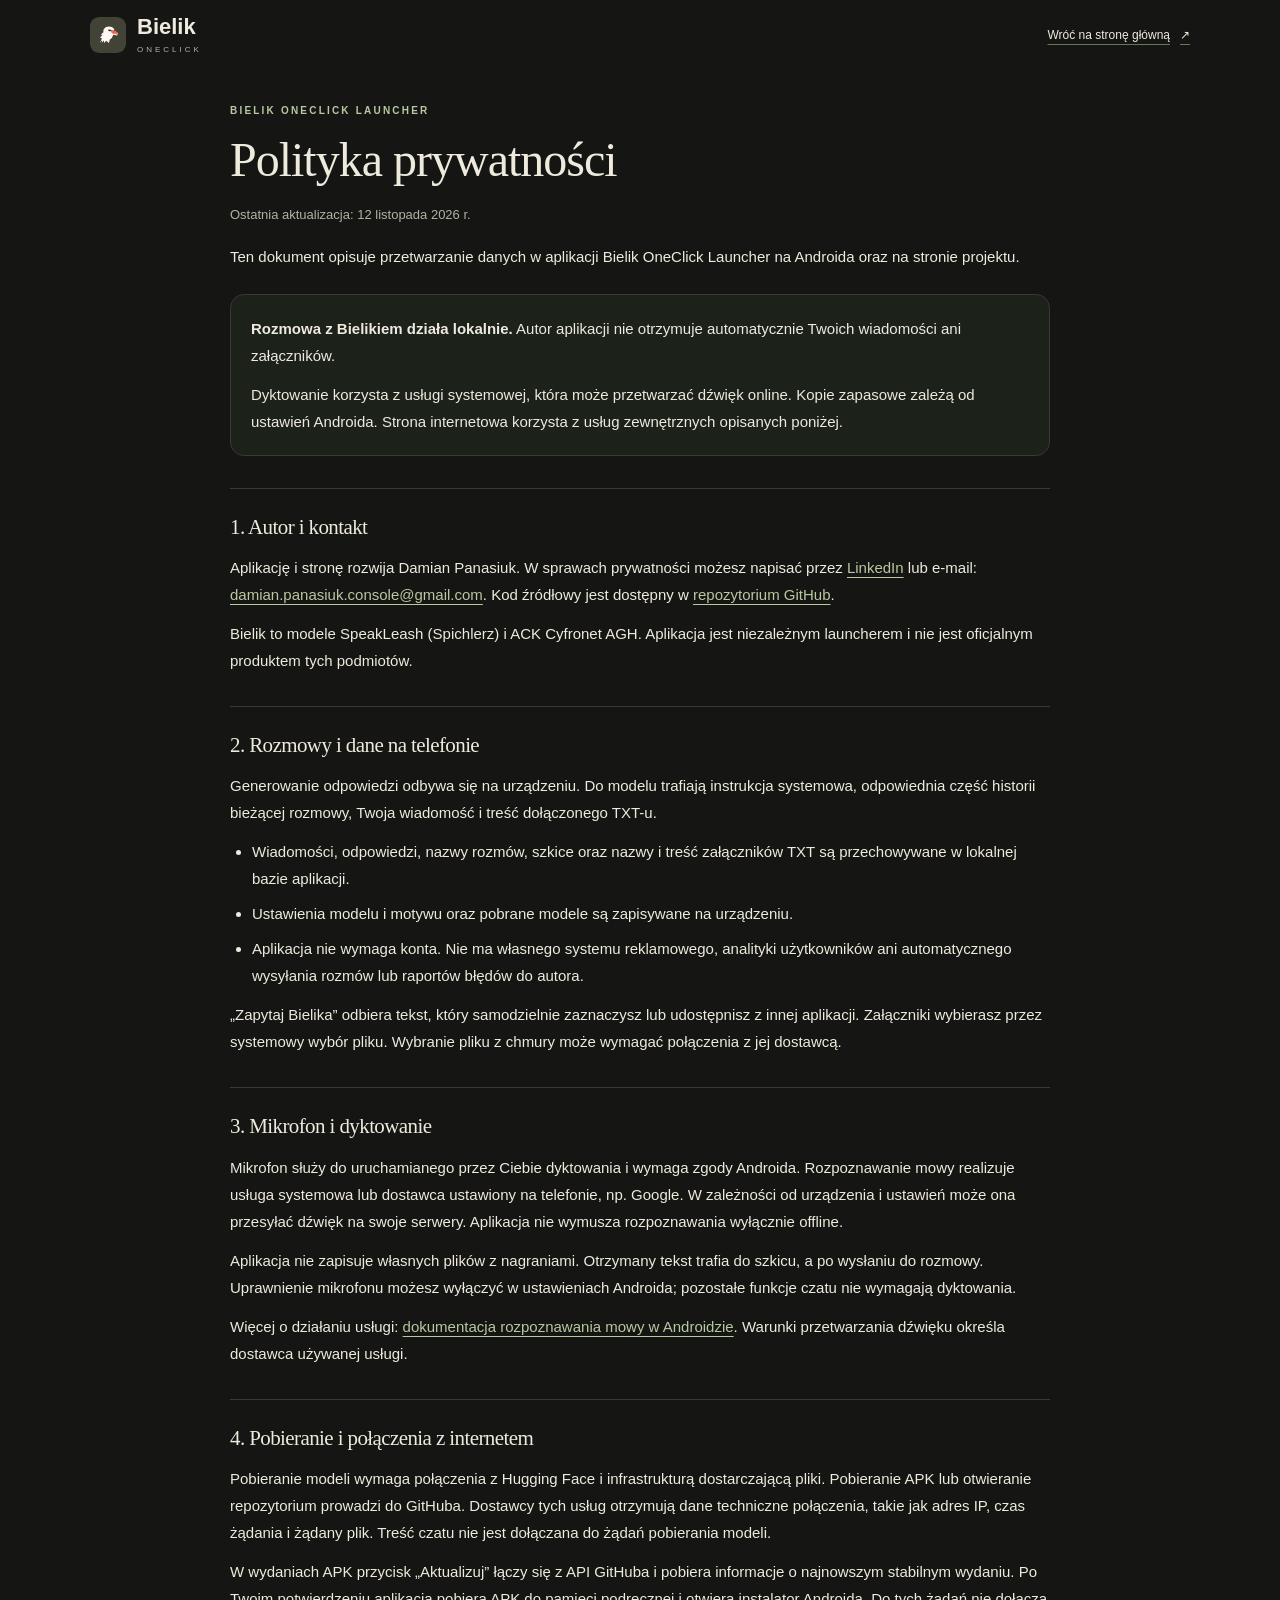
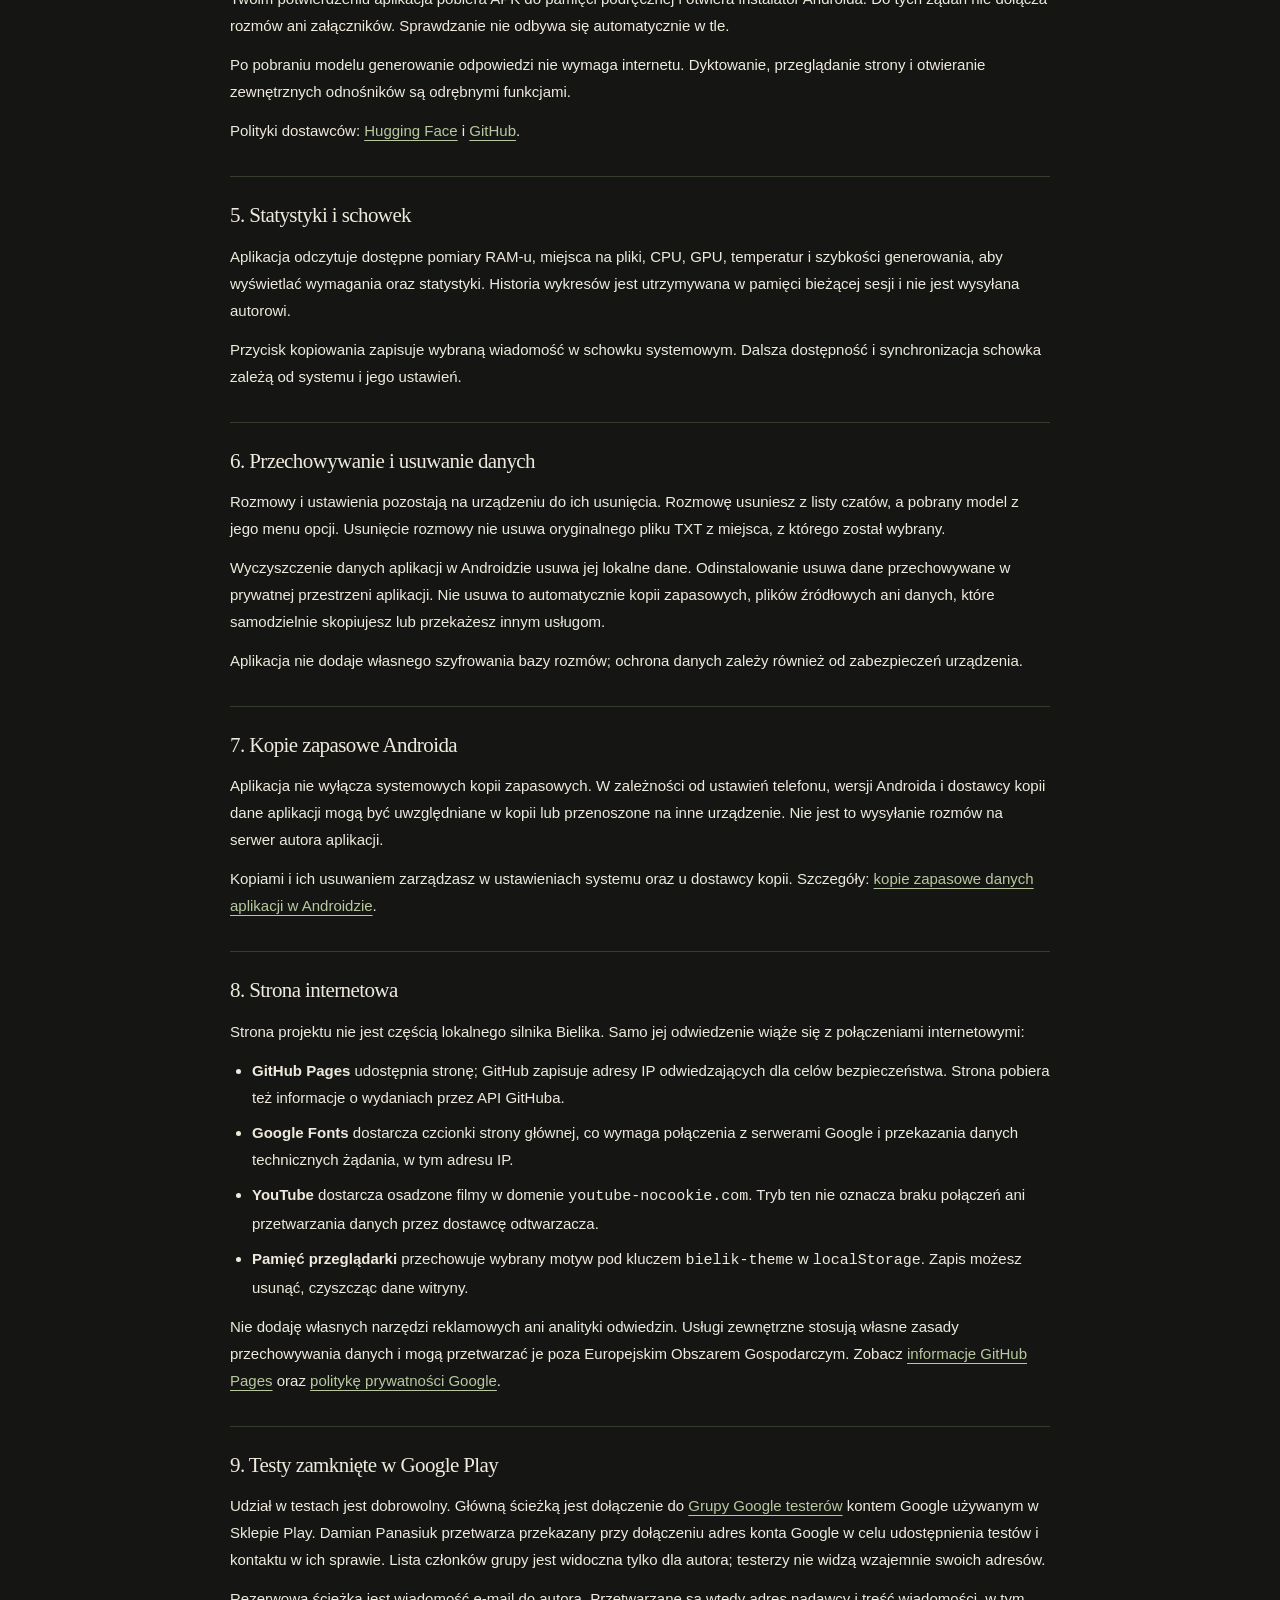
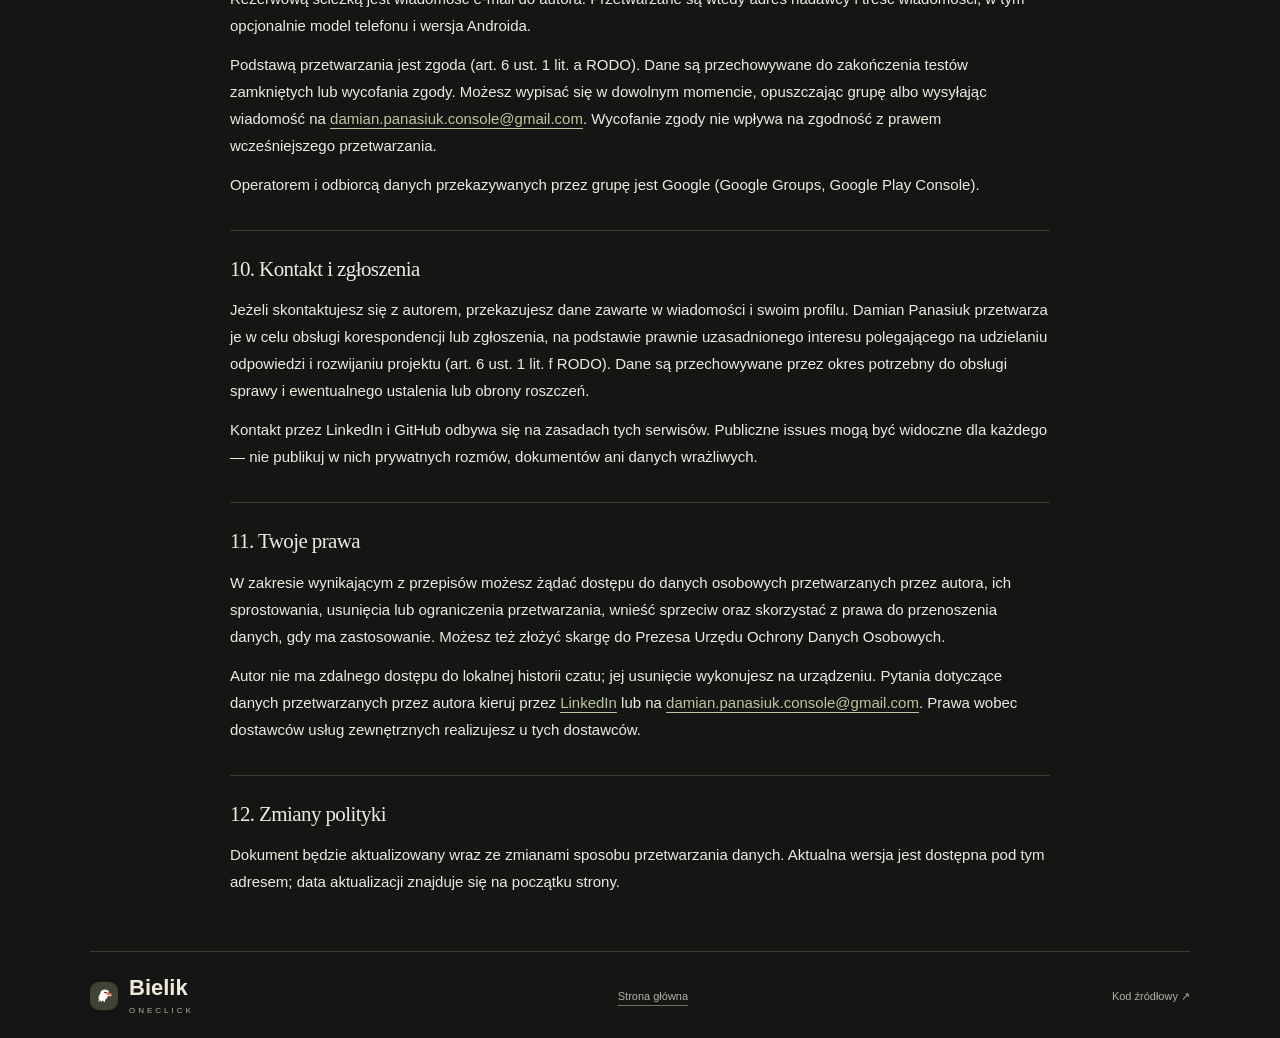
==== commit 30c0c85c: "docs: route closed testing invites through Google Groups" ====
--- a/site/privacy.html
+++ b/site/privacy.html
@@ -97,9 +97,10 @@
 
     <section aria-labelledby="testy-zamkniete">
       <h2 id="testy-zamkniete">9. Testy zamknięte w Google Play</h2>
-      <p>Udział w testach jest dobrowolny. Damian Panasiuk przetwarza adres konta Google podany przez testera oraz opcjonalnie model telefonu i wersję Androida, aby dodać testera do listy w Google Play Console i kontaktować się w sprawie testów.</p>
-      <p>Podstawą przetwarzania jest zgoda (art. 6 ust. 1 lit. a RODO). Dane są przechowywane do zakończenia testów zamkniętych lub wycofania zgody. Zgodę możesz wycofać, wysyłając wiadomość na <a href="mailto:damian.panasiuk.console@gmail.com">damian.panasiuk.console@gmail.com</a>. Wycofanie zgody nie wpływa na zgodność z prawem wcześniejszego przetwarzania.</p>
-      <p>Odbiorcą adresu konta Google jest Google jako operator Google Play Console.</p>
+      <p>Udział w testach jest dobrowolny. Główną ścieżką jest dołączenie do <a href="https://groups.google.com/g/bielik-oneclick-testers">Grupy Google testerów</a> kontem Google używanym w Sklepie Play. Damian Panasiuk przetwarza przekazany przy dołączeniu adres konta Google w celu udostępnienia testów i kontaktu w ich sprawie. Lista członków grupy jest widoczna tylko dla autora; testerzy nie widzą wzajemnie swoich adresów.</p>
+      <p>Rezerwową ścieżką jest wiadomość e-mail do autora. Przetwarzane są wtedy adres nadawcy i treść wiadomości, w tym opcjonalnie model telefonu i wersja Androida.</p>
+      <p>Podstawą przetwarzania jest zgoda (art. 6 ust. 1 lit. a RODO). Dane są przechowywane do zakończenia testów zamkniętych lub wycofania zgody. Możesz wypisać się w dowolnym momencie, opuszczając grupę albo wysyłając wiadomość na <a href="mailto:damian.panasiuk.console@gmail.com">damian.panasiuk.console@gmail.com</a>. Wycofanie zgody nie wpływa na zgodność z prawem wcześniejszego przetwarzania.</p>
+      <p>Operatorem i odbiorcą danych przekazywanych przez grupę jest Google (Google Groups, Google Play Console).</p>
     </section>
 
     <section aria-labelledby="kontakt-dane">
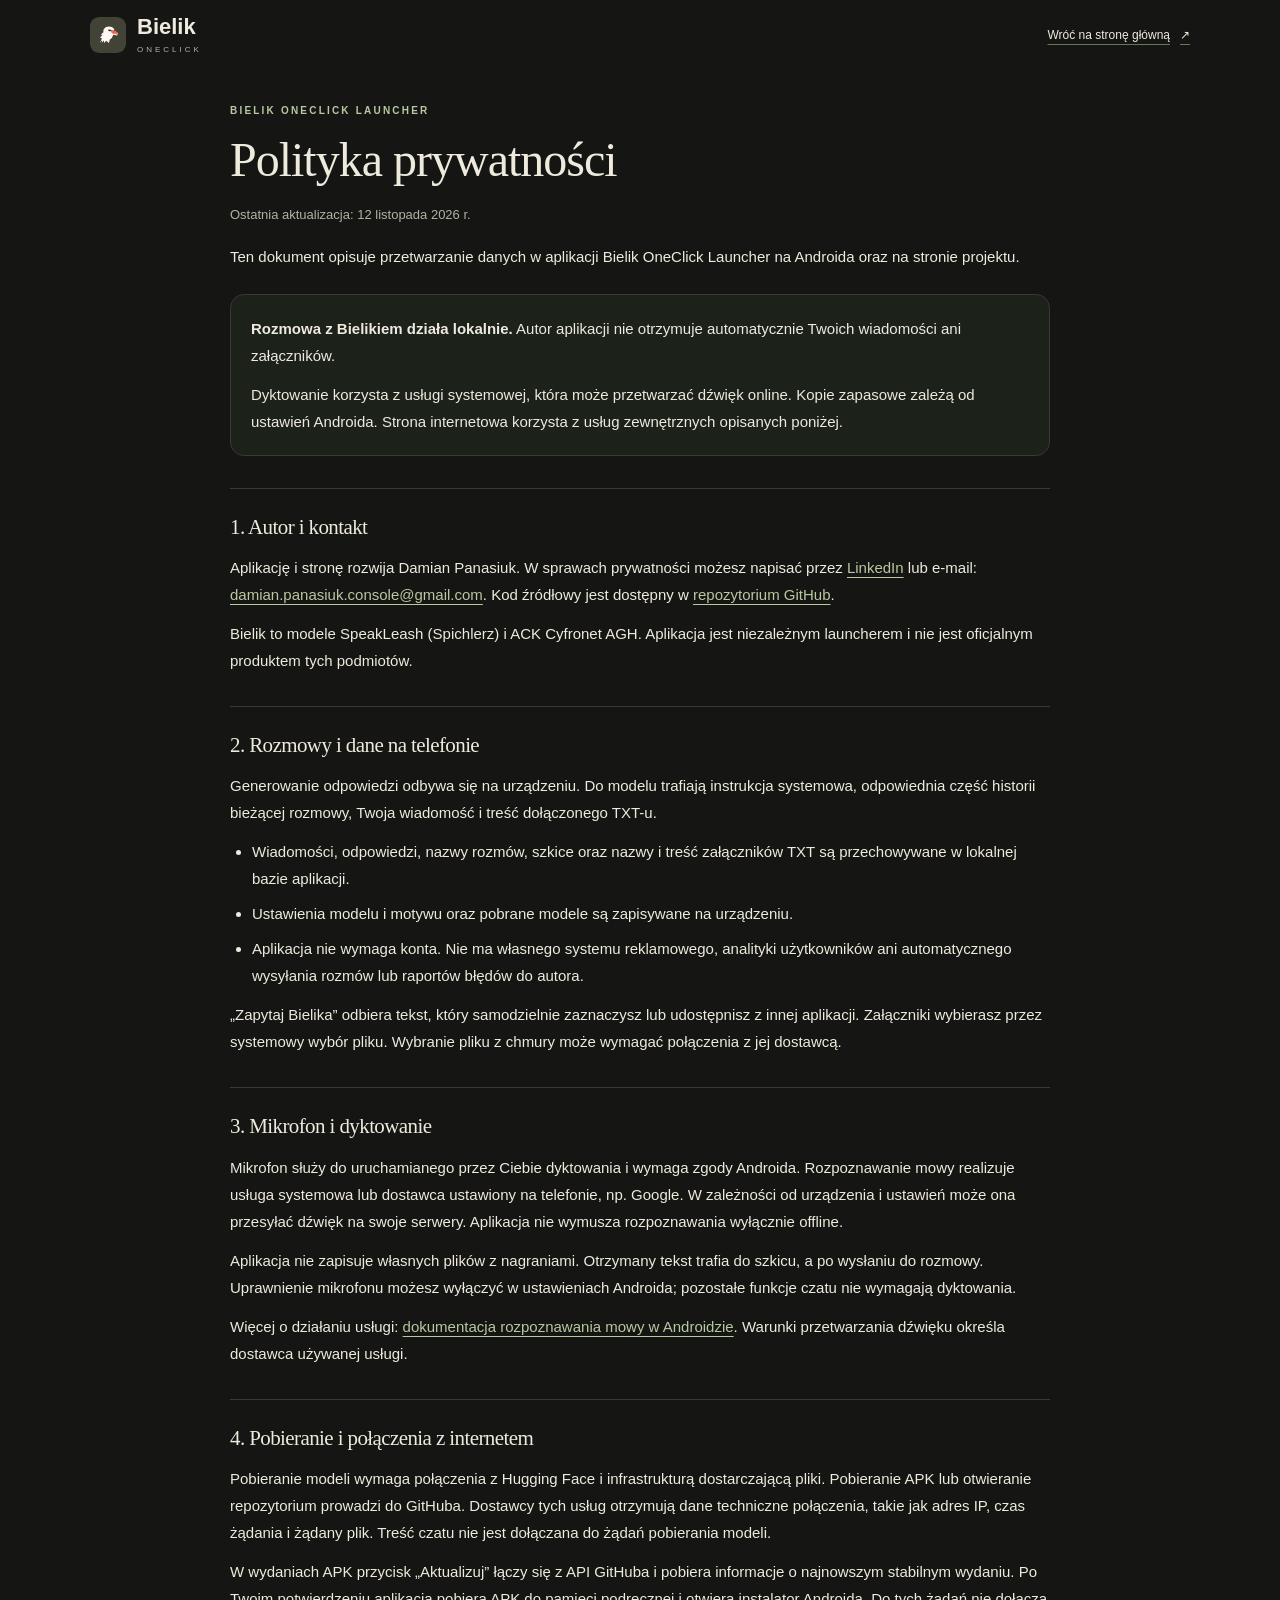
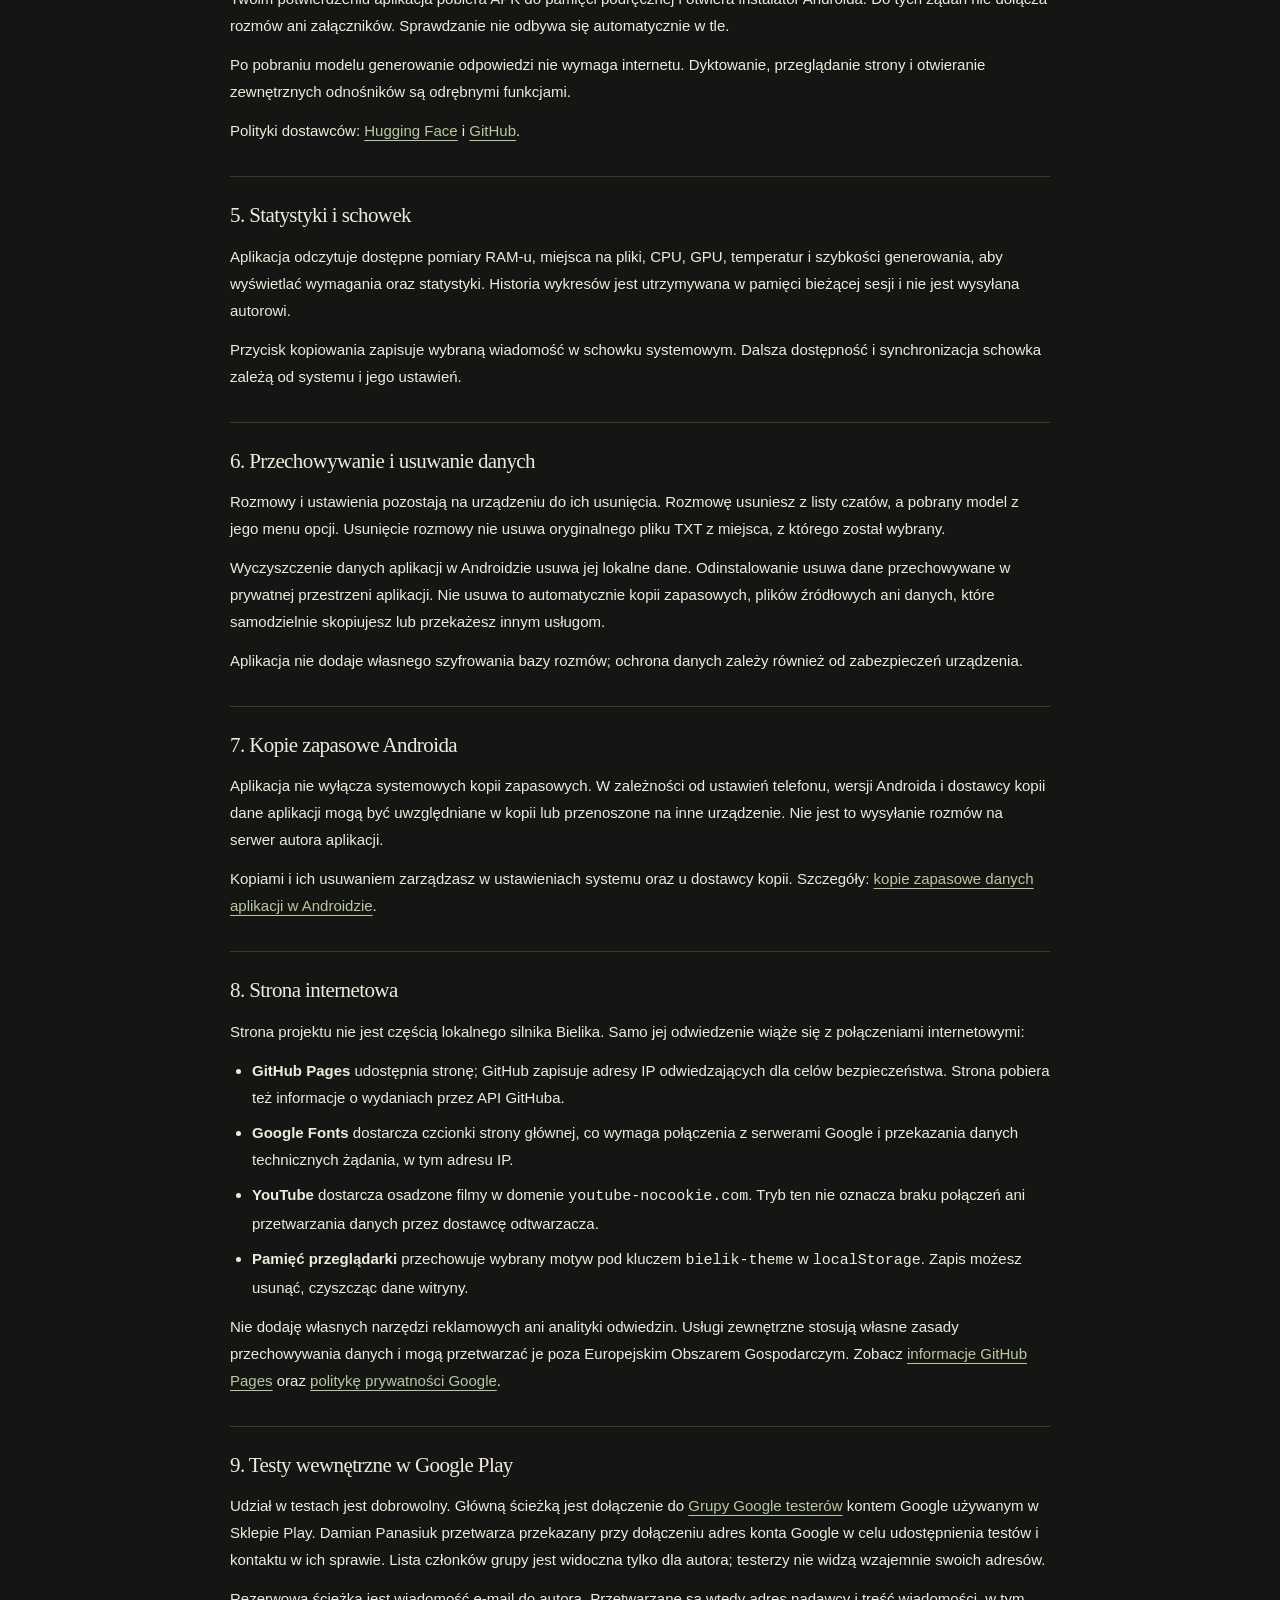
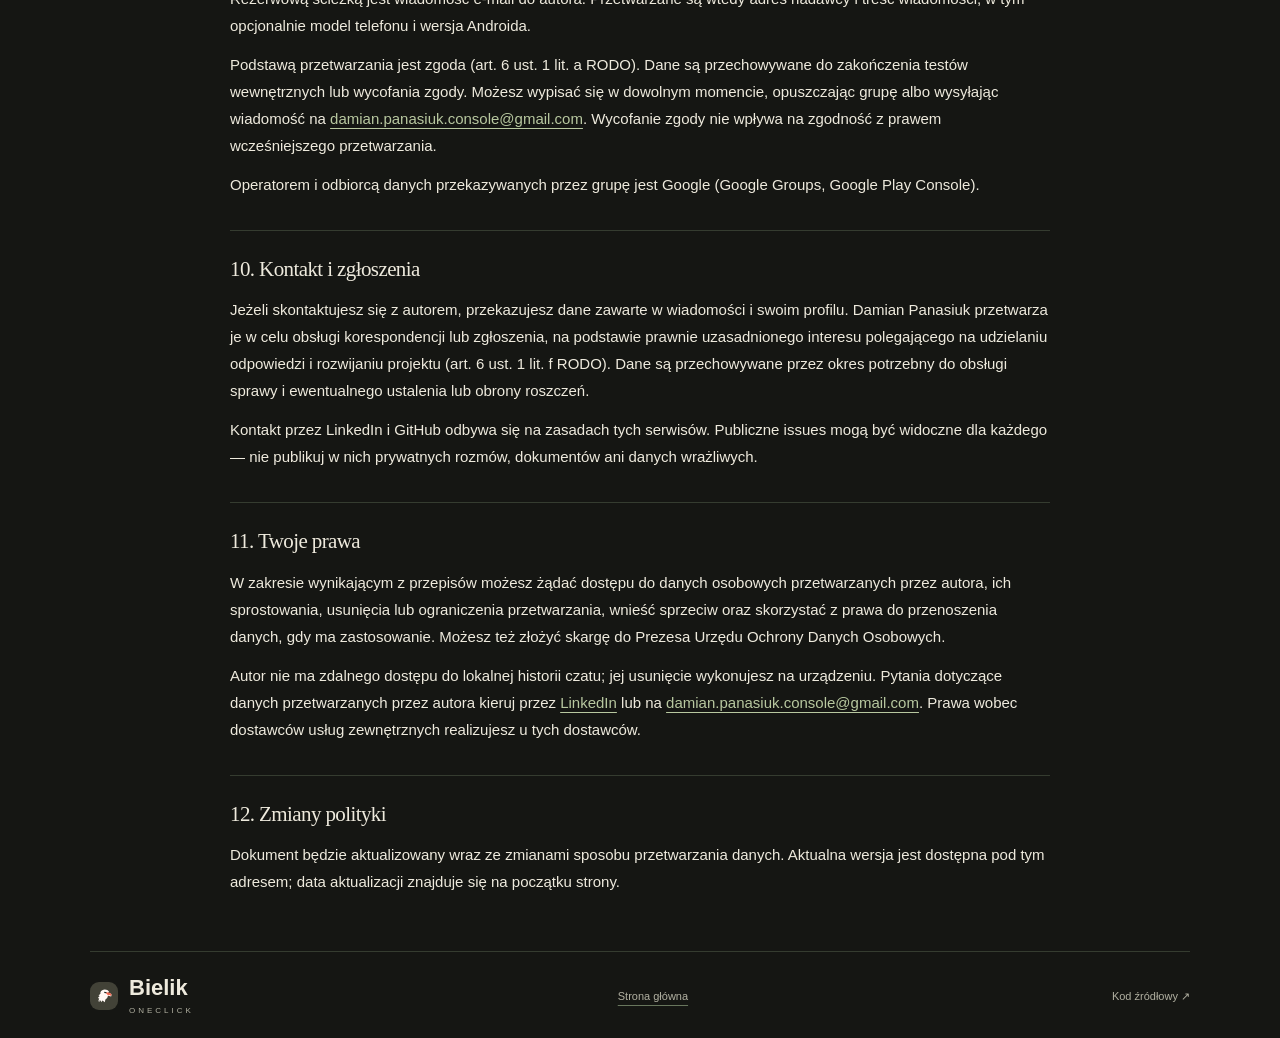
==== commit 5a79251e: "docs: clarify internal Play testing and add opt-in link" ====
--- a/site/privacy.html
+++ b/site/privacy.html
@@ -96,10 +96,10 @@
     </section>
 
     <section aria-labelledby="testy-zamkniete">
-      <h2 id="testy-zamkniete">9. Testy zamknięte w Google Play</h2>
+      <h2 id="testy-zamkniete">9. Testy wewnętrzne w Google Play</h2>
       <p>Udział w testach jest dobrowolny. Główną ścieżką jest dołączenie do <a href="https://groups.google.com/g/bielik-oneclick-testers">Grupy Google testerów</a> kontem Google używanym w Sklepie Play. Damian Panasiuk przetwarza przekazany przy dołączeniu adres konta Google w celu udostępnienia testów i kontaktu w ich sprawie. Lista członków grupy jest widoczna tylko dla autora; testerzy nie widzą wzajemnie swoich adresów.</p>
       <p>Rezerwową ścieżką jest wiadomość e-mail do autora. Przetwarzane są wtedy adres nadawcy i treść wiadomości, w tym opcjonalnie model telefonu i wersja Androida.</p>
-      <p>Podstawą przetwarzania jest zgoda (art. 6 ust. 1 lit. a RODO). Dane są przechowywane do zakończenia testów zamkniętych lub wycofania zgody. Możesz wypisać się w dowolnym momencie, opuszczając grupę albo wysyłając wiadomość na <a href="mailto:damian.panasiuk.console@gmail.com">damian.panasiuk.console@gmail.com</a>. Wycofanie zgody nie wpływa na zgodność z prawem wcześniejszego przetwarzania.</p>
+      <p>Podstawą przetwarzania jest zgoda (art. 6 ust. 1 lit. a RODO). Dane są przechowywane do zakończenia testów wewnętrznych lub wycofania zgody. Możesz wypisać się w dowolnym momencie, opuszczając grupę albo wysyłając wiadomość na <a href="mailto:damian.panasiuk.console@gmail.com">damian.panasiuk.console@gmail.com</a>. Wycofanie zgody nie wpływa na zgodność z prawem wcześniejszego przetwarzania.</p>
       <p>Operatorem i odbiorcą danych przekazywanych przez grupę jest Google (Google Groups, Google Play Console).</p>
     </section>
 
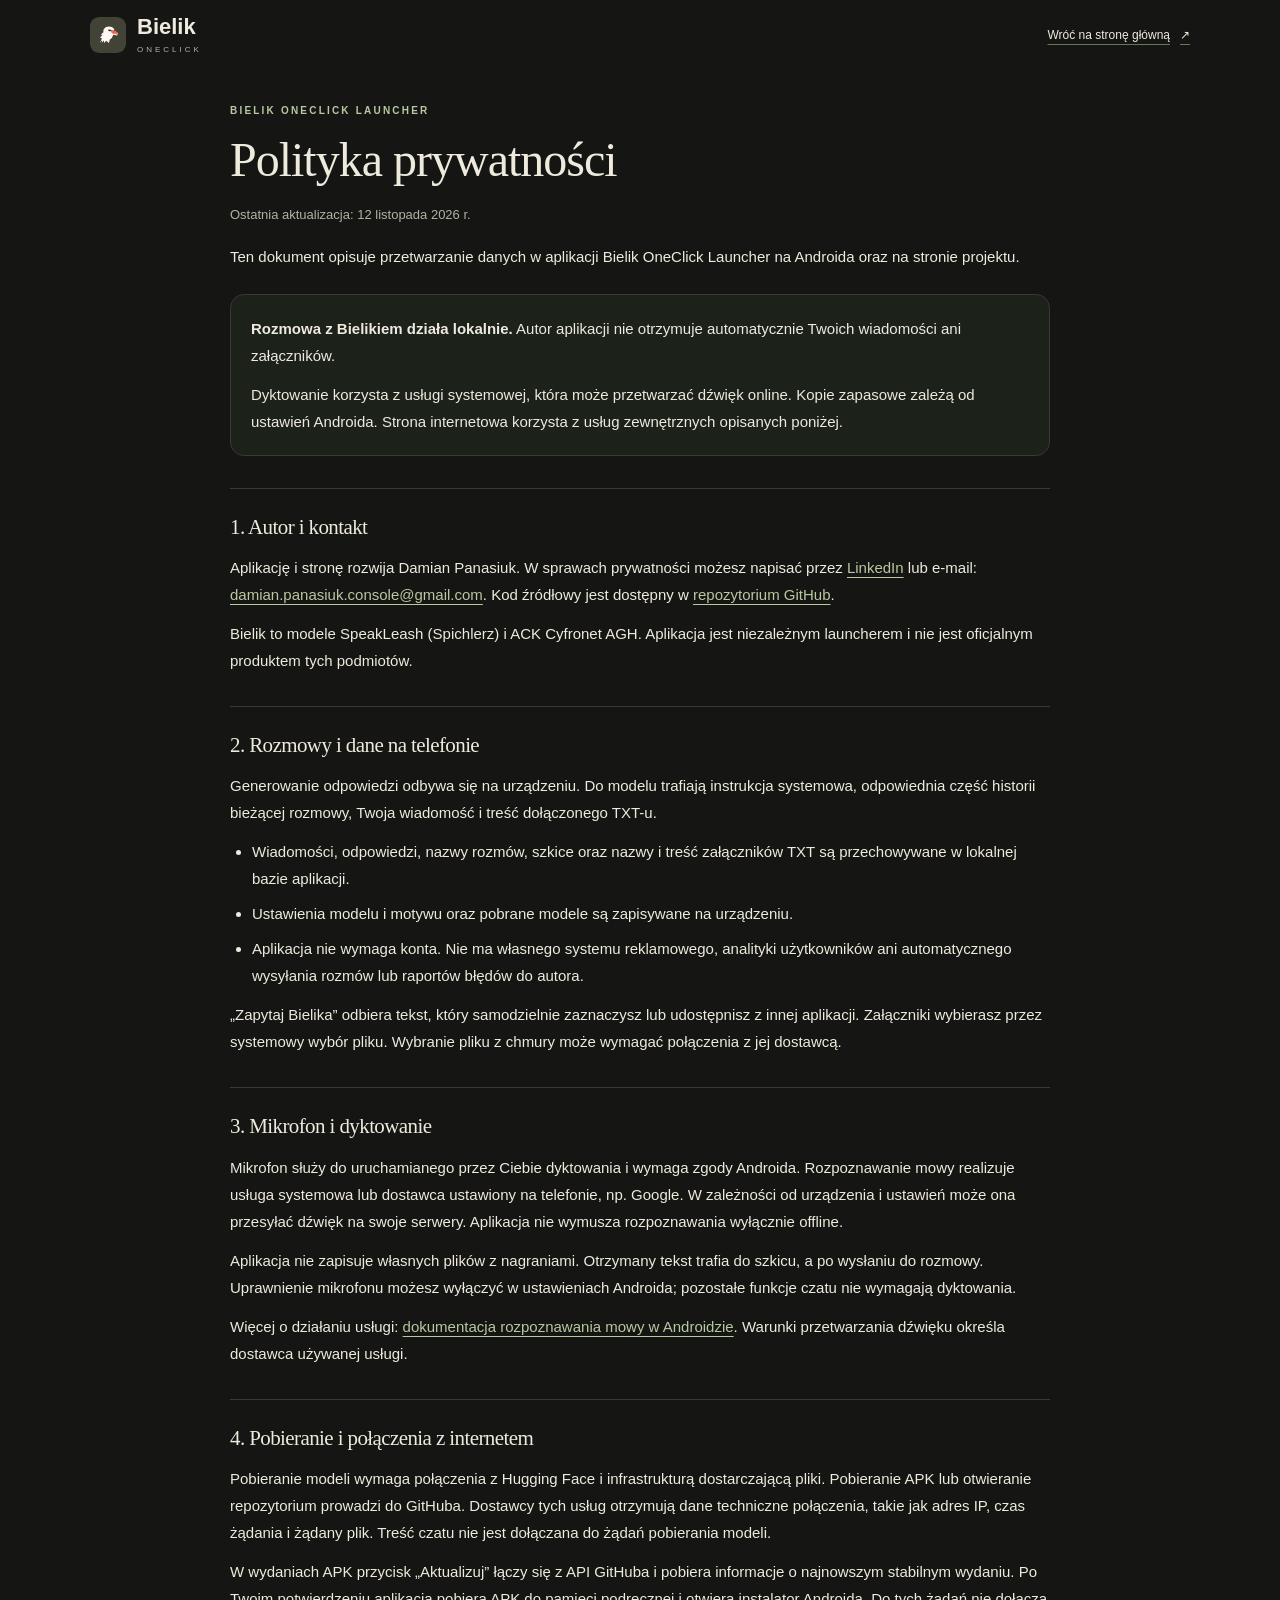
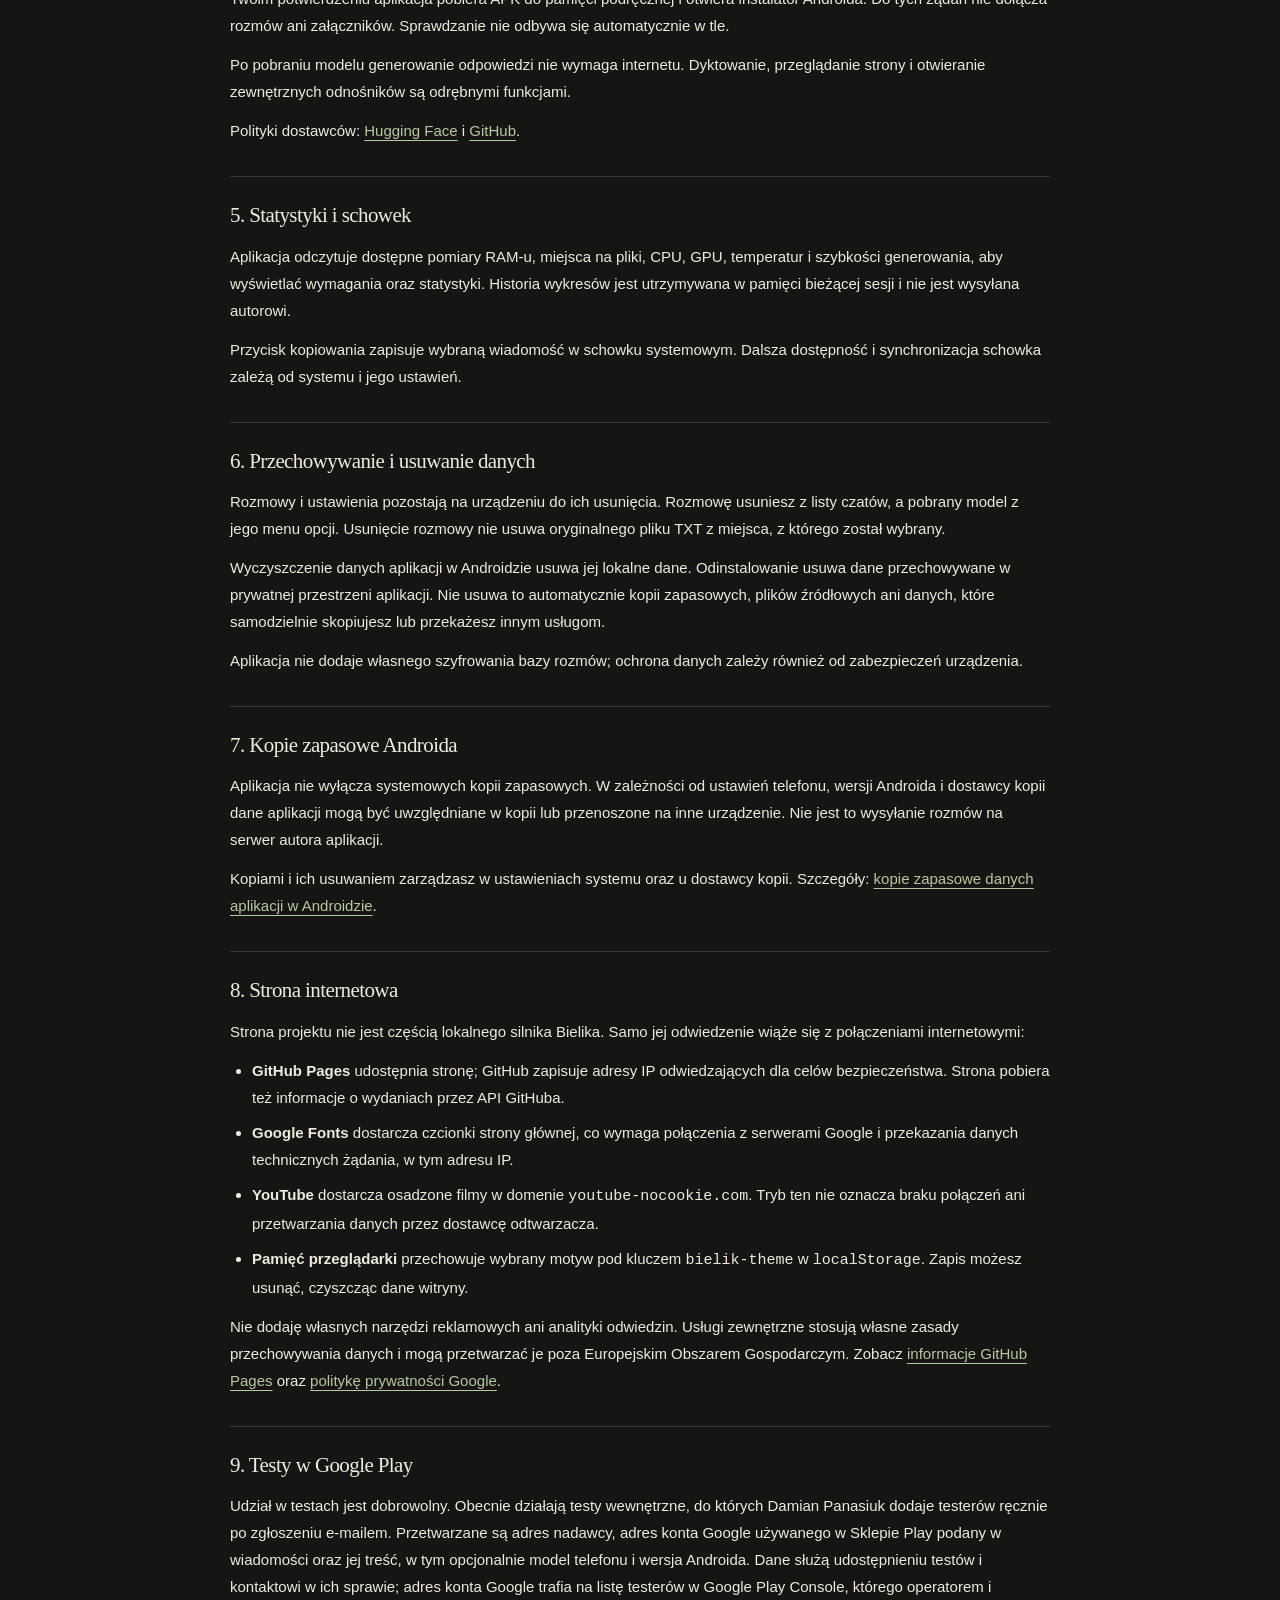
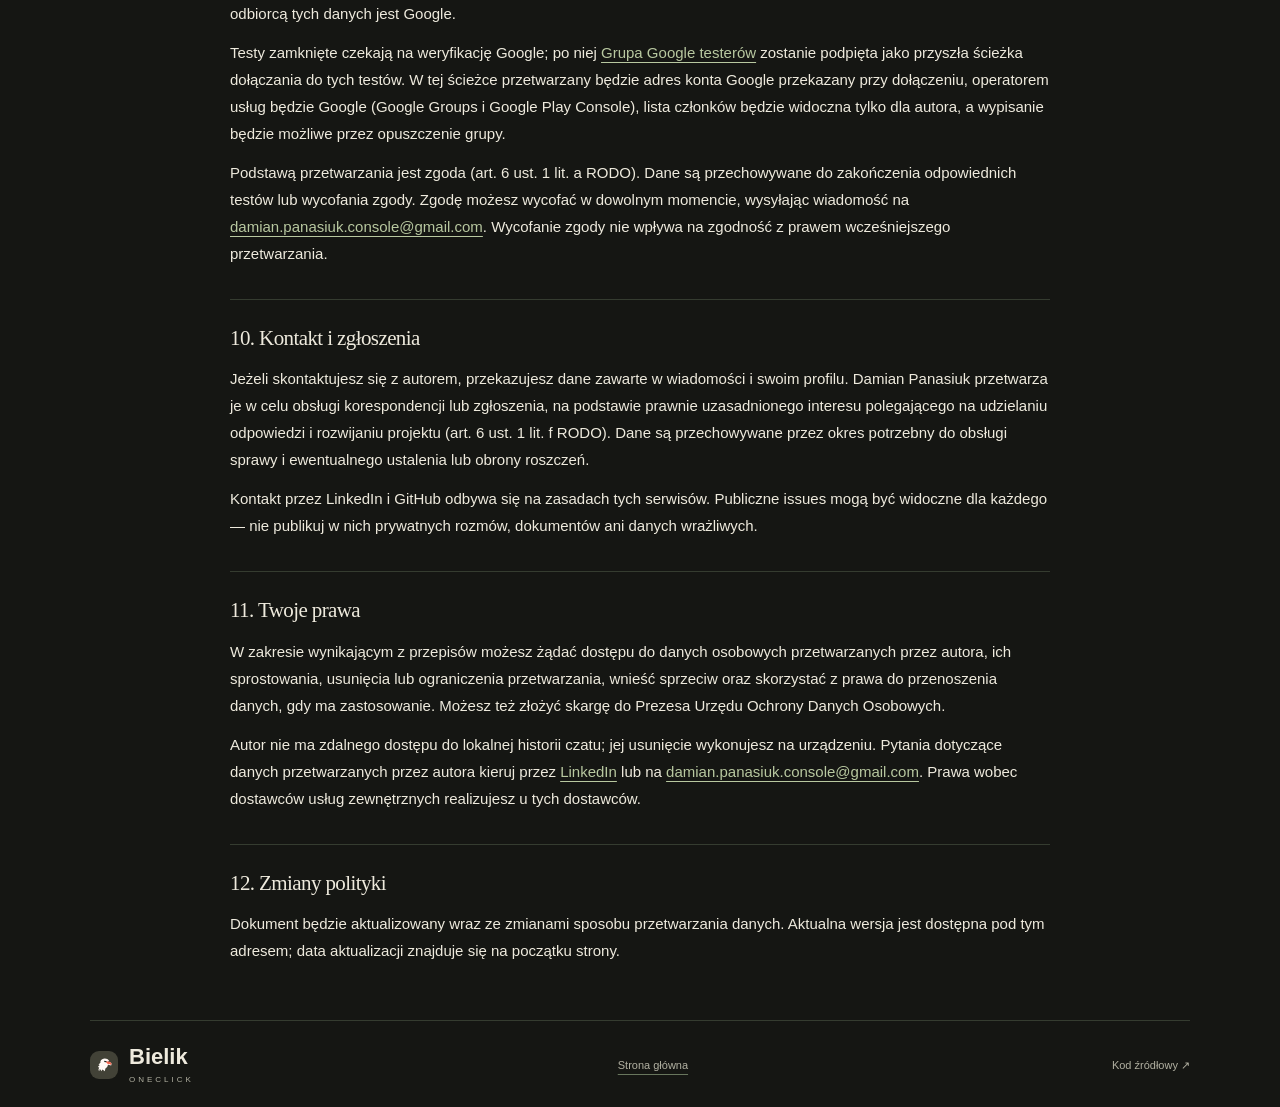
==== commit a0757424: "docs: clarify current and planned Google Play testing access" ====
--- a/site/privacy.html
+++ b/site/privacy.html
@@ -95,12 +95,11 @@
       <p>Nie dodaję własnych narzędzi reklamowych ani analityki odwiedzin. Usługi zewnętrzne stosują własne zasady przechowywania danych i mogą przetwarzać je poza Europejskim Obszarem Gospodarczym. Zobacz <a href="https://docs.github.com/en/pages/getting-started-with-github-pages/what-is-github-pages#data-collection">informacje GitHub Pages</a> oraz <a href="https://policies.google.com/privacy?hl=pl">politykę prywatności Google</a>.</p>
     </section>
 
-    <section aria-labelledby="testy-zamkniete">
-      <h2 id="testy-zamkniete">9. Testy wewnętrzne w Google Play</h2>
-      <p>Udział w testach jest dobrowolny. Główną ścieżką jest dołączenie do <a href="https://groups.google.com/g/bielik-oneclick-testers">Grupy Google testerów</a> kontem Google używanym w Sklepie Play. Damian Panasiuk przetwarza przekazany przy dołączeniu adres konta Google w celu udostępnienia testów i kontaktu w ich sprawie. Lista członków grupy jest widoczna tylko dla autora; testerzy nie widzą wzajemnie swoich adresów.</p>
-      <p>Rezerwową ścieżką jest wiadomość e-mail do autora. Przetwarzane są wtedy adres nadawcy i treść wiadomości, w tym opcjonalnie model telefonu i wersja Androida.</p>
-      <p>Podstawą przetwarzania jest zgoda (art. 6 ust. 1 lit. a RODO). Dane są przechowywane do zakończenia testów wewnętrznych lub wycofania zgody. Możesz wypisać się w dowolnym momencie, opuszczając grupę albo wysyłając wiadomość na <a href="mailto:damian.panasiuk.console@gmail.com">damian.panasiuk.console@gmail.com</a>. Wycofanie zgody nie wpływa na zgodność z prawem wcześniejszego przetwarzania.</p>
-      <p>Operatorem i odbiorcą danych przekazywanych przez grupę jest Google (Google Groups, Google Play Console).</p>
+    <section aria-labelledby="testy-google-play">
+      <h2 id="testy-google-play">9. Testy w Google Play</h2>
+      <p>Udział w testach jest dobrowolny. Obecnie działają testy wewnętrzne, do których Damian Panasiuk dodaje testerów ręcznie po zgłoszeniu e-mailem. Przetwarzane są adres nadawcy, adres konta Google używanego w Sklepie Play podany w wiadomości oraz jej treść, w tym opcjonalnie model telefonu i wersja Androida. Dane służą udostępnieniu testów i kontaktowi w ich sprawie; adres konta Google trafia na listę testerów w Google Play Console, którego operatorem i odbiorcą tych danych jest Google.</p>
+      <p>Testy zamknięte czekają na weryfikację Google; po niej <a href="https://groups.google.com/g/bielik-oneclick-testers">Grupa Google testerów</a> zostanie podpięta jako przyszła ścieżka dołączania do tych testów. W tej ścieżce przetwarzany będzie adres konta Google przekazany przy dołączeniu, operatorem usług będzie Google (Google Groups i Google Play Console), lista członków będzie widoczna tylko dla autora, a wypisanie będzie możliwe przez opuszczenie grupy.</p>
+      <p>Podstawą przetwarzania jest zgoda (art. 6 ust. 1 lit. a RODO). Dane są przechowywane do zakończenia odpowiednich testów lub wycofania zgody. Zgodę możesz wycofać w dowolnym momencie, wysyłając wiadomość na <a href="mailto:damian.panasiuk.console@gmail.com">damian.panasiuk.console@gmail.com</a>. Wycofanie zgody nie wpływa na zgodność z prawem wcześniejszego przetwarzania.</p>
     </section>
 
     <section aria-labelledby="kontakt-dane">
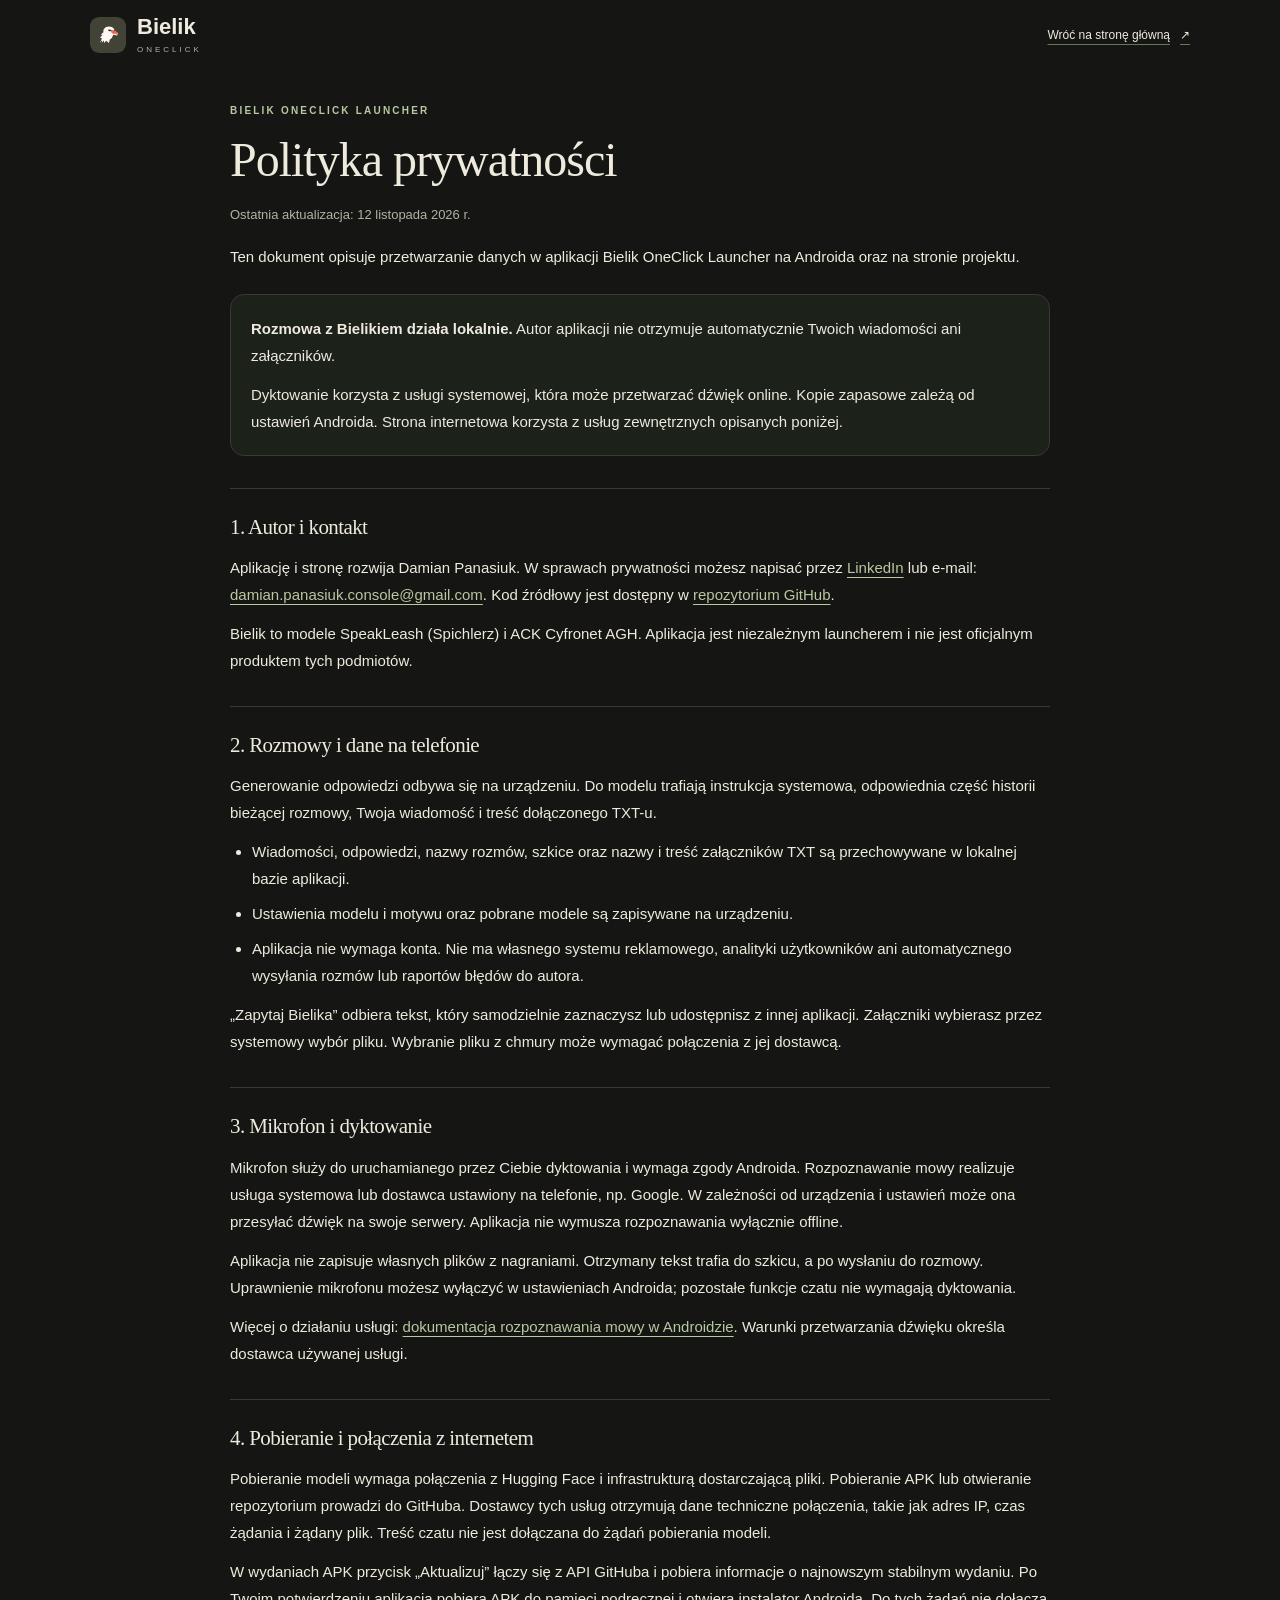
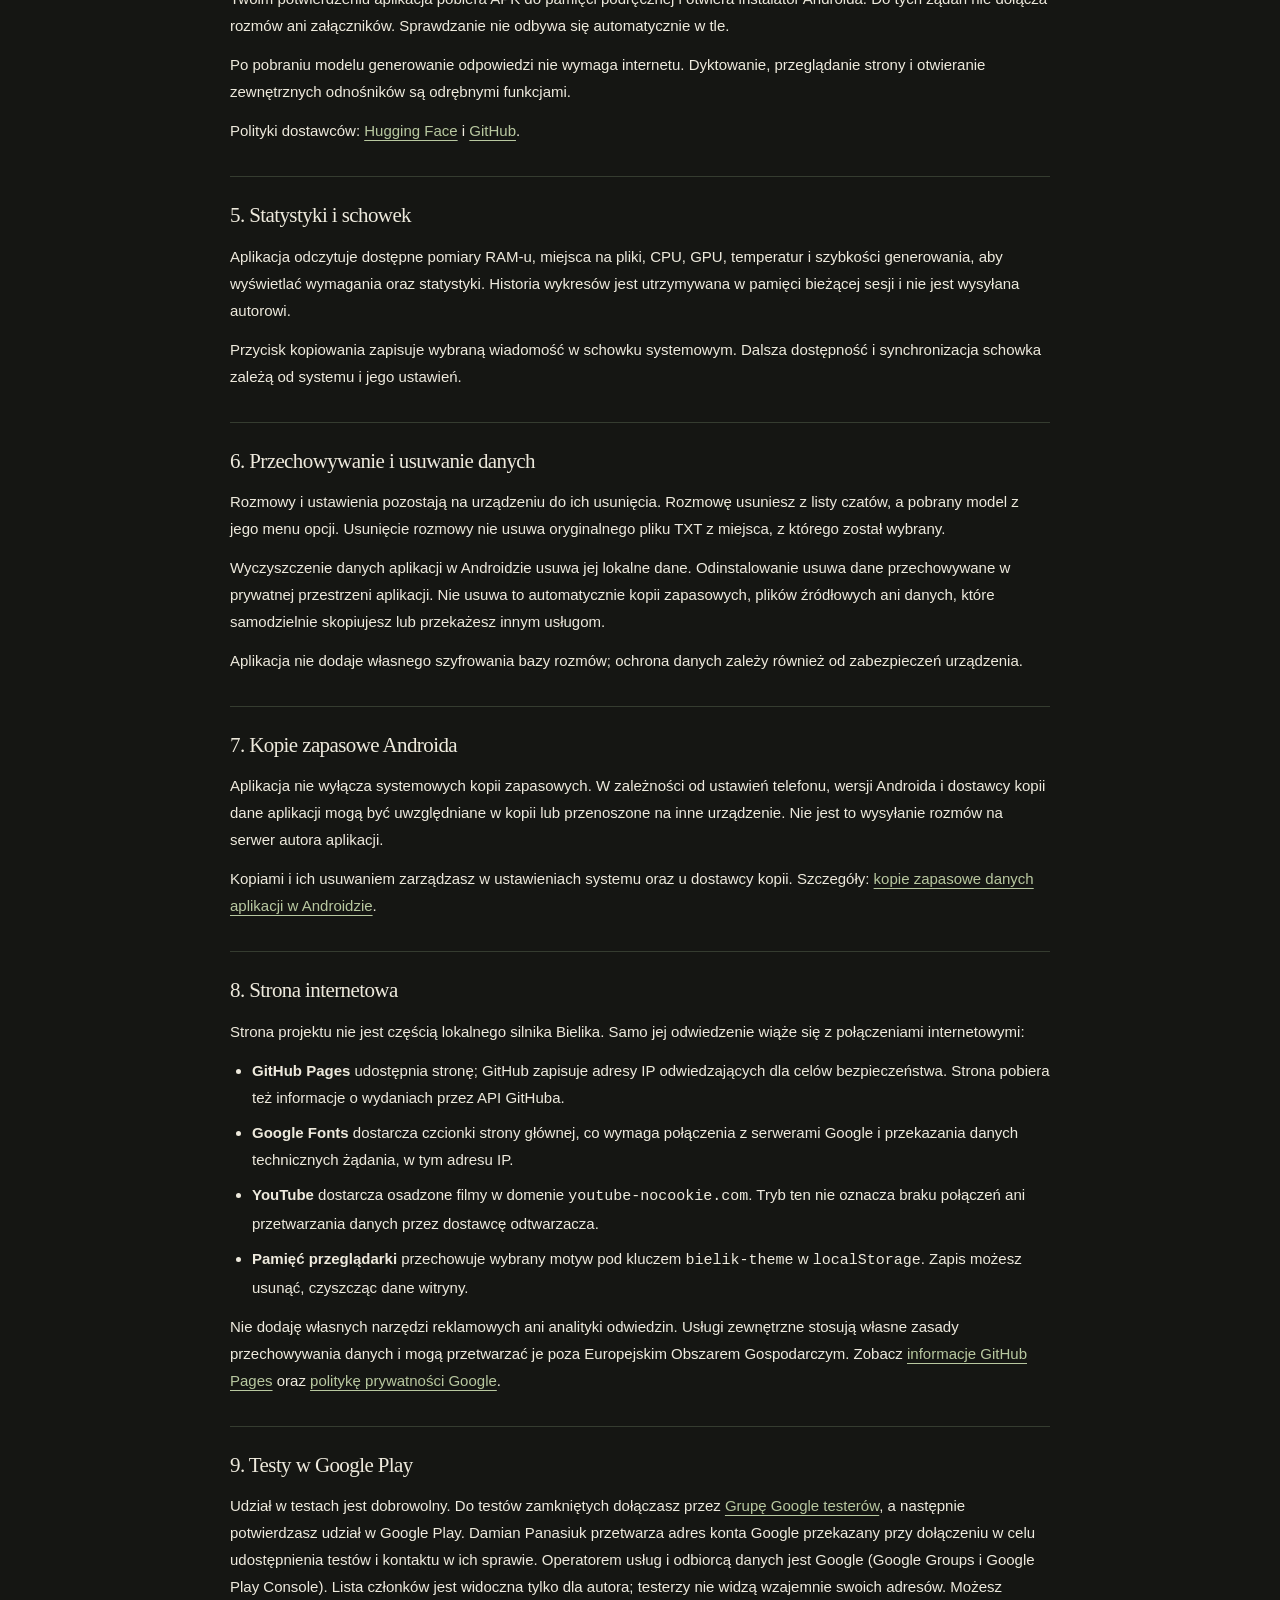
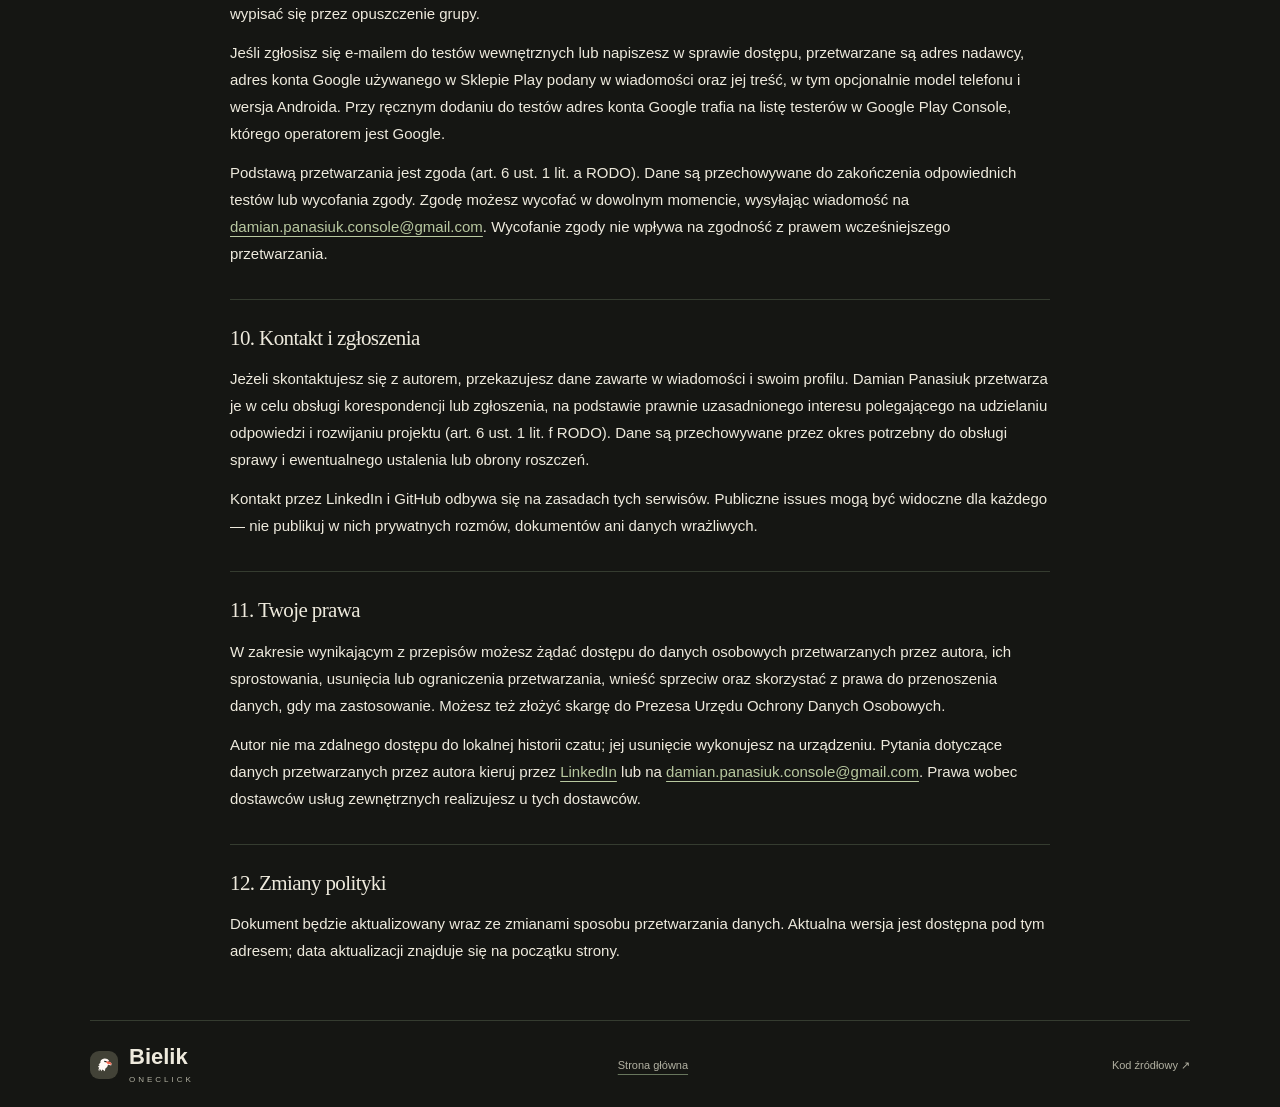
==== commit cc269c93: "site: open closed Play testing through the tester group" ====
--- a/site/privacy.html
+++ b/site/privacy.html
@@ -97,8 +97,8 @@
 
     <section aria-labelledby="testy-google-play">
       <h2 id="testy-google-play">9. Testy w Google Play</h2>
-      <p>Udział w testach jest dobrowolny. Obecnie działają testy wewnętrzne, do których Damian Panasiuk dodaje testerów ręcznie po zgłoszeniu e-mailem. Przetwarzane są adres nadawcy, adres konta Google używanego w Sklepie Play podany w wiadomości oraz jej treść, w tym opcjonalnie model telefonu i wersja Androida. Dane służą udostępnieniu testów i kontaktowi w ich sprawie; adres konta Google trafia na listę testerów w Google Play Console, którego operatorem i odbiorcą tych danych jest Google.</p>
-      <p>Testy zamknięte czekają na weryfikację Google; po niej <a href="https://groups.google.com/g/bielik-oneclick-testers">Grupa Google testerów</a> zostanie podpięta jako przyszła ścieżka dołączania do tych testów. W tej ścieżce przetwarzany będzie adres konta Google przekazany przy dołączeniu, operatorem usług będzie Google (Google Groups i Google Play Console), lista członków będzie widoczna tylko dla autora, a wypisanie będzie możliwe przez opuszczenie grupy.</p>
+      <p>Udział w testach jest dobrowolny. Do testów zamkniętych dołączasz przez <a href="https://groups.google.com/g/bielik-oneclick-testers">Grupę Google testerów</a>, a następnie potwierdzasz udział w Google Play. Damian Panasiuk przetwarza adres konta Google przekazany przy dołączeniu w celu udostępnienia testów i kontaktu w ich sprawie. Operatorem usług i odbiorcą danych jest Google (Google Groups i Google Play Console). Lista członków jest widoczna tylko dla autora; testerzy nie widzą wzajemnie swoich adresów. Możesz wypisać się przez opuszczenie grupy.</p>
+      <p>Jeśli zgłosisz się e-mailem do testów wewnętrznych lub napiszesz w sprawie dostępu, przetwarzane są adres nadawcy, adres konta Google używanego w Sklepie Play podany w wiadomości oraz jej treść, w tym opcjonalnie model telefonu i wersja Androida. Przy ręcznym dodaniu do testów adres konta Google trafia na listę testerów w Google Play Console, którego operatorem jest Google.</p>
       <p>Podstawą przetwarzania jest zgoda (art. 6 ust. 1 lit. a RODO). Dane są przechowywane do zakończenia odpowiednich testów lub wycofania zgody. Zgodę możesz wycofać w dowolnym momencie, wysyłając wiadomość na <a href="mailto:damian.panasiuk.console@gmail.com">damian.panasiuk.console@gmail.com</a>. Wycofanie zgody nie wpływa na zgodność z prawem wcześniejszego przetwarzania.</p>
     </section>
 
